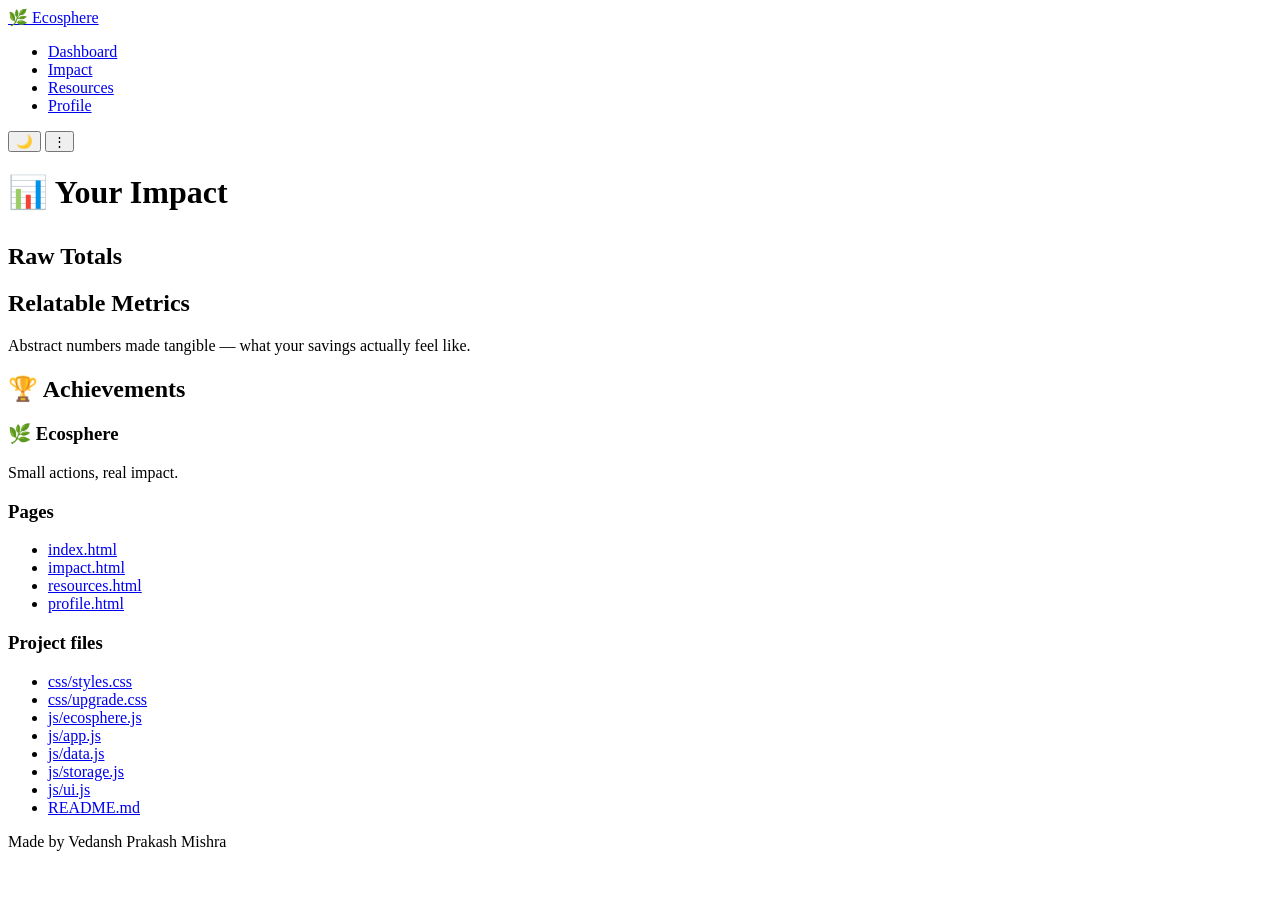
==== impact.html @ cca43e64 "Added core pages" ====
<!DOCTYPE html>
<html lang="en">
<head>
  <meta charset="UTF-8" />
  <meta name="viewport" content="width=device-width, initial-scale=1" />
  <meta name="description" content="Your environmental impact dashboard – relatable metrics and achievements." />
  <title>Impact – Ecosphere</title>
  <link rel="preconnect" href="https://fonts.googleapis.com" />
  <link rel="preconnect" href="https://fonts.gstatic.com" crossorigin />
  <link href="https://fonts.googleapis.com/css2?family=Playfair+Display:wght@500;700&family=Plus+Jakarta+Sans:ital,wght@0,400;0,600;0,700;1,400;1,500&display=swap" rel="stylesheet" />
  <link rel="stylesheet" href="css/styles.css" />
  <link rel="stylesheet" href="css/upgrade.css" />
  <link rel="icon" href="data:image/svg+xml,<svg xmlns='http://www.w3.org/2000/svg' viewBox='0 0 100 100'><text y='.9em' font-size='90'>🌿</text></svg>" />
</head>
<body data-page="impact">
  <nav class="navbar">
    <div class="container nav-inner">
      <a href="index.html" class="logo">
        <span class="logo-icon">🌿</span>
        Ecosphere
      </a>
      <ul class="nav-links">
        <li><a href="index.html">Dashboard</a></li>
        <li><a href="impact.html" class="active">Impact</a></li>
        <li><a href="resources.html">Resources</a></li>
        <li><a href="profile.html">Profile</a></li>
      </ul>
      <div class="nav-actions">
        <button class="theme-toggle" aria-label="Toggle theme">🌙</button>
        <button class="menu-btn" aria-label="More options" aria-haspopup="true" aria-expanded="false">⋮</button>
      </div>
    </div>
  </nav>

  <main class="container section">
    <h1 class="section-title">📊 Your Impact</h1>

    <div class="stats-bar" id="streak-display" style="margin-bottom:2rem">
      <!-- filled by JS -->
    </div>

    <div class="impact-cols">
      <section class="impact-col" aria-labelledby="h-raw"><h2 id="h-raw">Raw Totals</h2><div class="stats-bar" id="raw-totals"></div></section>
      <section class="impact-col" aria-labelledby="h-rel"><h2 id="h-rel">Relatable Metrics</h2>
        <p>Abstract numbers made tangible — what your savings actually feel like.</p>
        <div class="metrics-grid" id="metrics-grid"></div></section>
      <section class="impact-col" aria-labelledby="h-ach"><h2 id="h-ach">🏆 Achievements</h2><div class="badges-grid" id="badges-grid"></div></section>
    </div>
  </main>

  <footer class="footer">
    <div class="container footer-grid">
      <div class="footer-col"><h3>🌿 Ecosphere</h3><p>Small actions, real impact.</p></div>
      <div class="footer-col"><h3>Pages</h3><ul><li><a href="index.html">index.html</a></li><li><a href="impact.html">impact.html</a></li><li><a href="resources.html">resources.html</a></li><li><a href="profile.html">profile.html</a></li></ul></div>
      <div class="footer-col"><h3>Project files</h3><ul><li><a href="css/styles.css">css/styles.css</a></li><li><a href="css/upgrade.css">css/upgrade.css</a></li><li><a href="js/ecosphere.js">js/ecosphere.js</a></li><li><a href="js/app.js">js/app.js</a></li><li><a href="js/data.js">js/data.js</a></li><li><a href="js/storage.js">js/storage.js</a></li><li><a href="js/ui.js">js/ui.js</a></li><li><a href="README.md">README.md</a></li></ul></div>
      
    </div>
    <div class="footer-bottom">Made by Vedansh Prakash Mishra</div>
  </footer>

  <script src="js/ecosphere.js" defer></script>
</body>
</html>
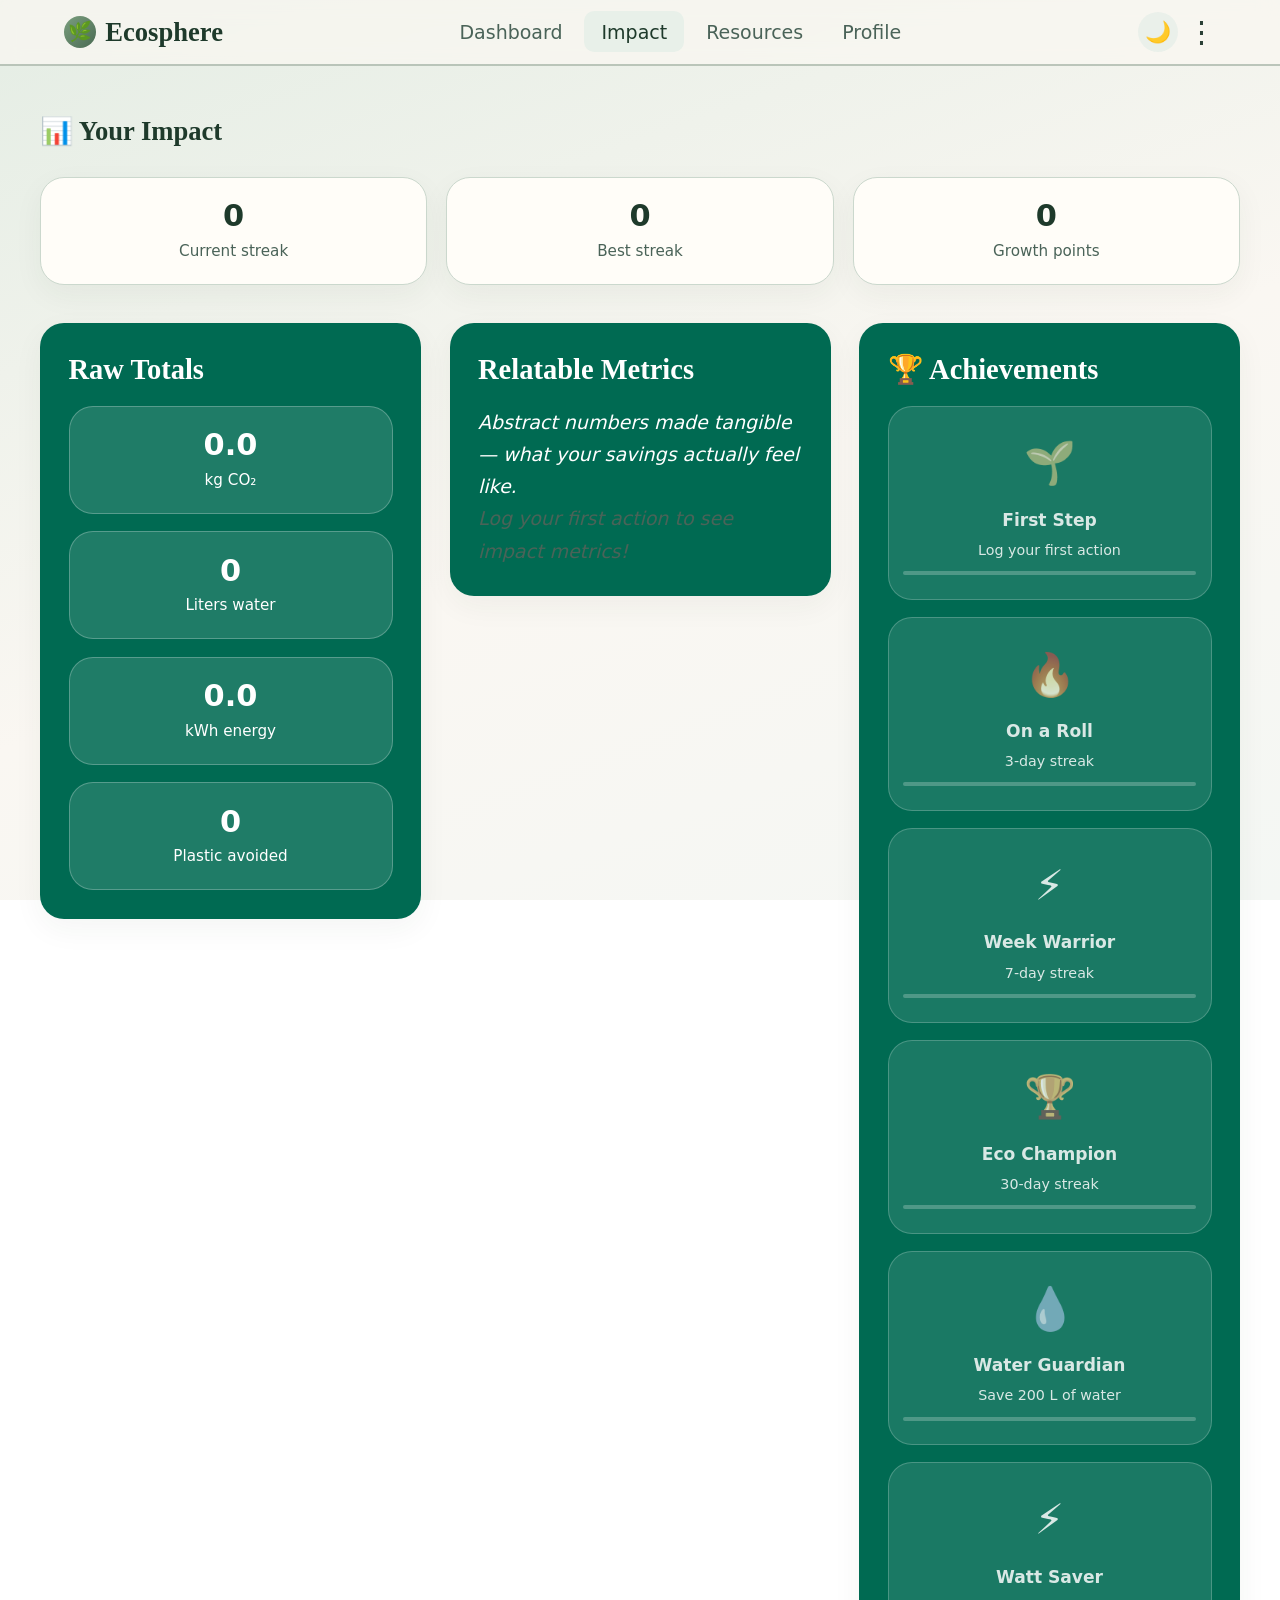
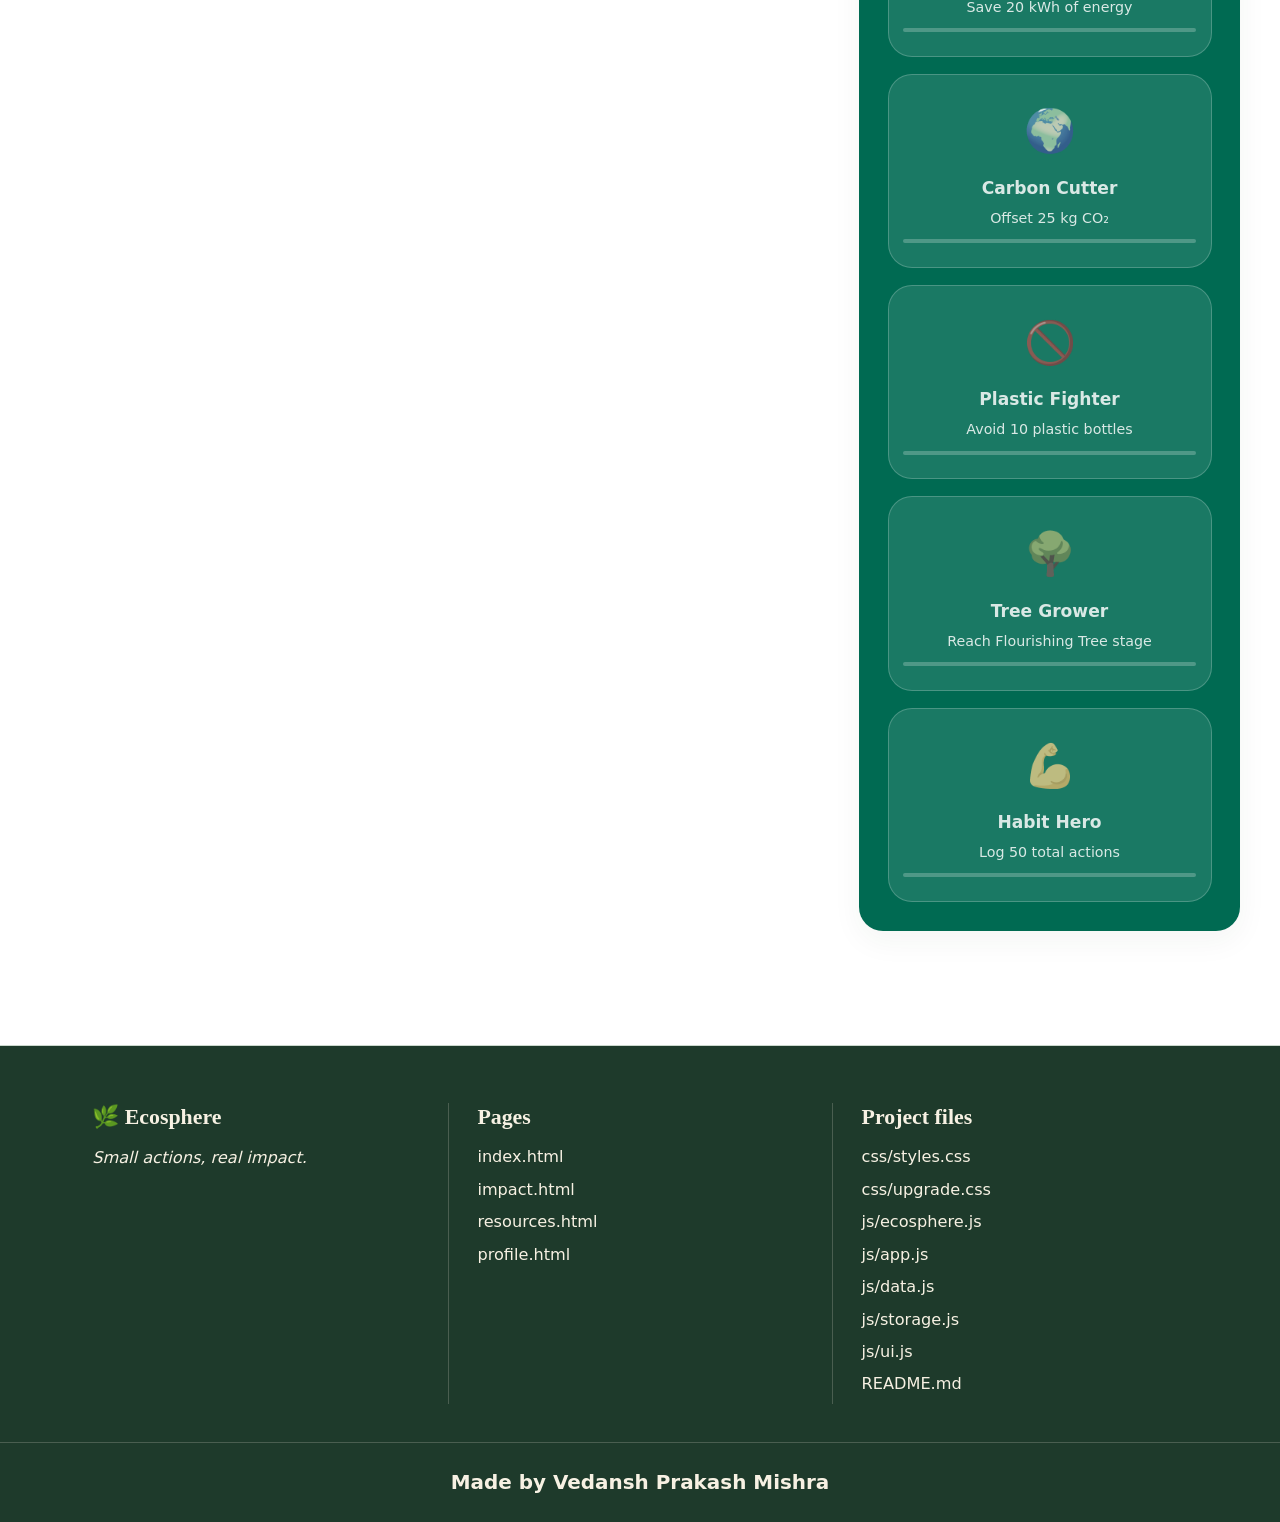
==== commit 2c1dbd66: "Update impact.html" ====
--- a/impact.html
+++ b/impact.html
@@ -59,5 +59,6 @@
   </footer>
 
   <script src="js/ecosphere.js" defer></script>
+  <script type="module" src="js/app.js"></script>
 </body>
 </html>
--- a/css/styles.css
+++ b/css/styles.css
@@ -0,0 +1,947 @@
+/* ===== ECOSPHERE – Design System ===== */
+:root {
+  /* Earthy palette */
+  --sage: #7a9e7e;
+  --sage-dark: #5a7a5e;
+  --sage-light: #a8c5ab;
+  --terracotta: #c4785a;
+  --terracotta-dark: #a35d42;
+  --cream: #f7f3eb;
+  --cream-dark: #ebe4d6;
+  --forest: #2d4a3e;
+  --moss: #4a6b52;
+  --gold: #d4a84b;
+  --gold-soft: #e8c97a;
+  --bark: #5c4033;
+  --sky: #e8f0e9;
+  --white: #ffffff;
+  --text: #2c3e35;
+  --text-muted: #5a6b62;
+  --border: #d4cfc4;
+  --shadow: 0 4px 20px rgba(45, 74, 62, 0.08);
+  --shadow-lg: 0 12px 40px rgba(45, 74, 62, 0.12);
+  --radius: 16px;
+  --radius-sm: 10px;
+  --transition: 0.25s cubic-bezier(0.4, 0, 0.2, 1);
+  --font: 'Segoe UI', system-ui, -apple-system, sans-serif;
+}
+
+[data-theme="dark"] {
+  --cream: #1a2420;
+  --cream-dark: #24302a;
+  --white: #1e2a25;
+  --text: #e8f0e9;
+  --text-muted: #a0b0a5;
+  --border: #3a4a42;
+  --sky: #1e2a25;
+  --shadow: 0 4px 20px rgba(0, 0, 0, 0.3);
+  --shadow-lg: 0 12px 40px rgba(0, 0, 0, 0.4);
+  --forest: #a8c5ab;
+  --moss: #7a9e7e;
+}
+
+*, *::before, *::after { box-sizing: border-box; margin: 0; padding: 0; }
+
+html { scroll-behavior: smooth; }
+
+body {
+  font-family: var(--font);
+  background: var(--cream);
+  color: var(--text);
+  line-height: 1.6;
+  min-height: 100vh;
+  transition: background var(--transition), color var(--transition);
+}
+
+a { color: var(--sage-dark); text-decoration: none; transition: color var(--transition); }
+a:hover { color: var(--terracotta); }
+
+img { max-width: 100%; display: block; }
+
+/* ===== Layout ===== */
+.container {
+  width: 100%;
+  max-width: 1100px;
+  margin: 0 auto;
+  padding: 0 1.25rem;
+}
+
+/* ===== Navigation ===== */
+.navbar {
+  background: var(--white);
+  border-bottom: 1px solid var(--border);
+  position: sticky;
+  top: 0;
+  z-index: 100;
+  box-shadow: var(--shadow);
+}
+
+.nav-inner {
+  display: flex;
+  align-items: center;
+  justify-content: space-between;
+  height: 64px;
+}
+
+.logo {
+  display: flex;
+  align-items: center;
+  gap: 0.5rem;
+  font-weight: 700;
+  font-size: 1.25rem;
+  color: var(--forest);
+}
+
+.logo-icon {
+  width: 32px;
+  height: 32px;
+  background: linear-gradient(135deg, var(--sage), var(--moss));
+  border-radius: 50%;
+  display: grid;
+  place-items: center;
+  color: white;
+  font-size: 1rem;
+}
+
+.nav-links {
+  display: flex;
+  gap: 0.25rem;
+  list-style: none;
+}
+
+.nav-links a {
+  padding: 0.5rem 0.9rem;
+  border-radius: var(--radius-sm);
+  color: var(--text-muted);
+  font-weight: 500;
+  font-size: 0.95rem;
+}
+
+.nav-links a:hover,
+.nav-links a.active {
+  background: var(--sky);
+  color: var(--forest);
+}
+
+.nav-actions {
+  display: flex;
+  align-items: center;
+  gap: 0.75rem;
+}
+
+.theme-toggle {
+  background: var(--cream-dark);
+  border: none;
+  width: 40px;
+  height: 40px;
+  border-radius: 50%;
+  cursor: pointer;
+  display: grid;
+  place-items: center;
+  font-size: 1.1rem;
+  transition: background var(--transition);
+}
+
+.theme-toggle:hover { background: var(--sage-light); }
+
+.menu-btn {
+  display: none;
+  background: none;
+  border: none;
+  font-size: 1.5rem;
+  cursor: pointer;
+  color: var(--text);
+}
+
+/* ===== Buttons ===== */
+.btn {
+  display: inline-flex;
+  align-items: center;
+  justify-content: center;
+  gap: 0.4rem;
+  padding: 0.7rem 1.4rem;
+  border-radius: var(--radius-sm);
+  font-weight: 600;
+  font-size: 0.95rem;
+  border: none;
+  cursor: pointer;
+  transition: all var(--transition);
+  font-family: inherit;
+}
+
+.btn-primary {
+  background: linear-gradient(135deg, var(--sage), var(--moss));
+  color: white;
+  box-shadow: 0 4px 14px rgba(90, 122, 94, 0.35);
+}
+
+.btn-primary:hover {
+  transform: translateY(-2px);
+  box-shadow: 0 6px 20px rgba(90, 122, 94, 0.45);
+}
+
+.btn-primary:active { transform: translateY(0); }
+
+.btn-primary:disabled {
+  opacity: 0.6;
+  cursor: not-allowed;
+  transform: none;
+}
+
+.btn-secondary {
+  background: var(--cream-dark);
+  color: var(--forest);
+}
+
+.btn-secondary:hover { background: var(--sage-light); }
+
+.btn-outline {
+  background: transparent;
+  border: 2px solid var(--sage);
+  color: var(--sage-dark);
+}
+
+.btn-outline:hover {
+  background: var(--sage);
+  color: white;
+}
+
+.btn-sm {
+  padding: 0.45rem 0.9rem;
+  font-size: 0.85rem;
+}
+
+.btn-lg {
+  padding: 0.9rem 1.8rem;
+  font-size: 1.05rem;
+}
+
+/* ===== Cards ===== */
+.card {
+  background: var(--white);
+  border-radius: var(--radius);
+  border: 1px solid var(--border);
+  box-shadow: var(--shadow);
+  padding: 1.5rem;
+  transition: box-shadow var(--transition), transform var(--transition);
+}
+
+.card:hover {
+  box-shadow: var(--shadow-lg);
+}
+
+.card-header {
+  display: flex;
+  align-items: center;
+  justify-content: space-between;
+  margin-bottom: 1rem;
+}
+
+.card-title {
+  font-size: 1.1rem;
+  font-weight: 700;
+  color: var(--forest);
+}
+
+/* ===== Hero / Daily Actions ===== */
+.hero {
+  padding: 2.5rem 0 1.5rem;
+}
+
+.hero-grid {
+  display: grid;
+  grid-template-columns: 1fr 340px;
+  gap: 2rem;
+  align-items: start;
+}
+
+@media (max-width: 900px) {
+  .hero-grid { grid-template-columns: 1fr; }
+}
+
+.greeting {
+  font-size: 1.75rem;
+  font-weight: 700;
+  color: var(--forest);
+  margin-bottom: 0.35rem;
+}
+
+.greeting span { color: var(--sage); }
+
+.subtitle {
+  color: var(--text-muted);
+  margin-bottom: 1.75rem;
+}
+
+.actions-grid {
+  display: grid;
+  gap: 1rem;
+}
+
+.action-card {
+  display: flex;
+  align-items: center;
+  gap: 1rem;
+  padding: 1.15rem 1.25rem;
+  background: var(--white);
+  border: 1px solid var(--border);
+  border-radius: var(--radius);
+  transition: all var(--transition);
+}
+
+.action-card:hover {
+  border-color: var(--sage);
+  box-shadow: var(--shadow);
+}
+
+.action-card.completed {
+  background: linear-gradient(135deg, #e8f5e9, #f1f8e9);
+  border-color: var(--sage);
+}
+
+[data-theme="dark"] .action-card.completed {
+  background: linear-gradient(135deg, #1e3a2a, #24352a);
+}
+
+.action-icon {
+  width: 48px;
+  height: 48px;
+  border-radius: 12px;
+  background: var(--sky);
+  display: grid;
+  place-items: center;
+  font-size: 1.5rem;
+  flex-shrink: 0;
+}
+
+.action-info { flex: 1; min-width: 0; }
+
+.action-title {
+  font-weight: 600;
+  font-size: 1rem;
+  margin-bottom: 0.15rem;
+}
+
+.action-impact {
+  font-size: 0.8rem;
+  color: var(--text-muted);
+}
+
+.action-card .btn { flex-shrink: 0; }
+
+/* ===== Tree Ecosystem ===== */
+.tree-panel {
+  background: linear-gradient(180deg, #e8f5e9 0%, #c8e6c9 40%, #a5d6a7 100%);
+  border-radius: var(--radius);
+  border: 1px solid var(--border);
+  padding: 1.5rem;
+  text-align: center;
+  position: relative;
+  overflow: hidden;
+  min-height: 380px;
+  display: flex;
+  flex-direction: column;
+  align-items: center;
+}
+
+[data-theme="dark"] .tree-panel {
+  background: linear-gradient(180deg, #1a2e22 0%, #1e3a2a 40%, #24352a 100%);
+}
+
+.tree-label {
+  font-size: 0.85rem;
+  font-weight: 600;
+  color: var(--moss);
+  text-transform: uppercase;
+  letter-spacing: 0.05em;
+  margin-bottom: 0.5rem;
+}
+
+.tree-stage-name {
+  font-size: 1.1rem;
+  font-weight: 700;
+  color: var(--forest);
+  margin-bottom: 1rem;
+}
+
+.tree-canvas {
+  width: 220px;
+  height: 260px;
+  position: relative;
+  margin: 0 auto;
+}
+
+/* SVG Tree */
+.tree-svg {
+  width: 100%;
+  height: 100%;
+  transition: filter 0.6s ease;
+}
+
+.tree-svg.resting {
+  filter: sepia(0.4) saturate(0.7) brightness(1.05);
+}
+
+.tree-svg .trunk {
+  fill: #8B6914;
+  transition: fill 0.5s;
+}
+
+.tree-svg.resting .trunk { fill: #a67c3d; }
+
+.tree-svg .foliage {
+  fill: var(--sage);
+  transition: fill 0.6s, transform 0.8s cubic-bezier(0.34, 1.56, 0.64, 1);
+  transform-origin: center bottom;
+}
+
+.tree-svg.stage-0 .foliage { fill: #c5d4a8; transform: scale(0.35); }
+.tree-svg.stage-1 .foliage { fill: #a8c5ab; transform: scale(0.55); }
+.tree-svg.stage-2 .foliage { fill: #7a9e7e; transform: scale(0.75); }
+.tree-svg.stage-3 .foliage { fill: #5a7a5e; transform: scale(0.9); }
+.tree-svg.stage-4 .foliage { fill: #4a6b52; transform: scale(1); }
+
+.tree-svg .bloom {
+  opacity: 0;
+  transition: opacity 0.8s;
+}
+
+.tree-svg.stage-4 .bloom { opacity: 1; }
+
+.tree-progress {
+  width: 100%;
+  margin-top: 1rem;
+}
+
+.progress-bar {
+  height: 8px;
+  background: rgba(255,255,255,0.5);
+  border-radius: 4px;
+  overflow: hidden;
+}
+
+.progress-fill {
+  height: 100%;
+  background: linear-gradient(90deg, var(--sage), var(--moss));
+  border-radius: 4px;
+  transition: width 0.6s ease;
+}
+
+.progress-text {
+  font-size: 0.75rem;
+  color: var(--moss);
+  margin-top: 0.35rem;
+}
+
+/* ===== Stats Bar ===== */
+.stats-bar {
+  display: grid;
+  grid-template-columns: repeat(3, 1fr);
+  gap: 1rem;
+  margin: 1.5rem 0 2rem;
+}
+
+.stat-item {
+  background: var(--white);
+  border: 1px solid var(--border);
+  border-radius: var(--radius);
+  padding: 1.1rem 1.25rem;
+  text-align: center;
+}
+
+.stat-value {
+  font-size: 1.6rem;
+  font-weight: 800;
+  color: var(--forest);
+  line-height: 1.2;
+}
+
+.stat-label {
+  font-size: 0.8rem;
+  color: var(--text-muted);
+  margin-top: 0.2rem;
+}
+
+/* ===== Section Headers ===== */
+.section {
+  padding: 2rem 0;
+}
+
+.section-title {
+  font-size: 1.4rem;
+  font-weight: 700;
+  color: var(--forest);
+  margin-bottom: 1.25rem;
+  display: flex;
+  align-items: center;
+  gap: 0.5rem;
+}
+
+/* ===== Impact Cards ===== */
+.metrics-grid {
+  display: grid;
+  grid-template-columns: repeat(auto-fill, minmax(260px, 1fr));
+  gap: 1.25rem;
+}
+
+.metric-card {
+  background: var(--white);
+  border: 1px solid var(--border);
+  border-radius: var(--radius);
+  padding: 1.35rem;
+  position: relative;
+  overflow: hidden;
+}
+
+.metric-card::before {
+  content: '';
+  position: absolute;
+  top: 0;
+  left: 0;
+  width: 4px;
+  height: 100%;
+  background: var(--sage);
+}
+
+.metric-icon {
+  font-size: 1.75rem;
+  margin-bottom: 0.6rem;
+}
+
+.metric-raw {
+  font-size: 0.8rem;
+  color: var(--text-muted);
+  margin-bottom: 0.25rem;
+}
+
+.metric-value {
+  font-size: 1.35rem;
+  font-weight: 700;
+  color: var(--forest);
+  margin-bottom: 0.4rem;
+}
+
+.metric-message {
+  font-size: 0.9rem;
+  color: var(--text);
+  line-height: 1.45;
+}
+
+/* ===== Badges ===== */
+.badges-grid {
+  display: grid;
+  grid-template-columns: repeat(auto-fill, minmax(140px, 1fr));
+  gap: 1rem;
+}
+
+.badge-item {
+  text-align: center;
+  padding: 1.25rem 0.75rem;
+  background: var(--white);
+  border: 1px solid var(--border);
+  border-radius: var(--radius);
+  transition: all var(--transition);
+}
+
+.badge-item.locked {
+  opacity: 0.5;
+  filter: grayscale(0.6);
+}
+
+.badge-item.unlocked {
+  border-color: var(--gold);
+  box-shadow: 0 0 0 2px rgba(212, 168, 75, 0.2);
+}
+
+.badge-icon {
+  font-size: 2.2rem;
+  margin-bottom: 0.5rem;
+}
+
+.badge-name {
+  font-weight: 600;
+  font-size: 0.9rem;
+  margin-bottom: 0.25rem;
+}
+
+.badge-desc {
+  font-size: 0.75rem;
+  color: var(--text-muted);
+}
+
+.badge-progress {
+  margin-top: 0.5rem;
+  height: 4px;
+  background: var(--cream-dark);
+  border-radius: 2px;
+  overflow: hidden;
+}
+
+.badge-progress-fill {
+  height: 100%;
+  background: var(--gold);
+  transition: width 0.5s;
+}
+
+/* ===== Resources ===== */
+.filter-bar {
+  display: flex;
+  flex-wrap: wrap;
+  gap: 0.5rem;
+  margin-bottom: 1.5rem;
+}
+
+.filter-btn {
+  padding: 0.45rem 1rem;
+  border-radius: 999px;
+  border: 1px solid var(--border);
+  background: var(--white);
+  color: var(--text-muted);
+  font-size: 0.85rem;
+  font-weight: 500;
+  cursor: pointer;
+  transition: all var(--transition);
+  font-family: inherit;
+}
+
+.filter-btn:hover,
+.filter-btn.active {
+  background: var(--sage);
+  color: white;
+  border-color: var(--sage);
+}
+
+.articles-grid {
+  display: grid;
+  grid-template-columns: repeat(auto-fill, minmax(280px, 1fr));
+  gap: 1.25rem;
+}
+
+.article-card {
+  background: var(--white);
+  border: 1px solid var(--border);
+  border-radius: var(--radius);
+  overflow: hidden;
+  transition: all var(--transition);
+  cursor: pointer;
+}
+
+.article-card:hover {
+  transform: translateY(-4px);
+  box-shadow: var(--shadow-lg);
+}
+
+.article-thumb {
+  height: 120px;
+  background: linear-gradient(135deg, var(--sage-light), var(--sage));
+  display: grid;
+  place-items: center;
+  font-size: 2.5rem;
+}
+
+.article-body { padding: 1.15rem; }
+
+.article-cat {
+  font-size: 0.7rem;
+  font-weight: 600;
+  text-transform: uppercase;
+  letter-spacing: 0.04em;
+  color: var(--sage-dark);
+  margin-bottom: 0.35rem;
+}
+
+.article-title {
+  font-weight: 700;
+  font-size: 1rem;
+  margin-bottom: 0.4rem;
+  color: var(--forest);
+}
+
+.article-excerpt {
+  font-size: 0.85rem;
+  color: var(--text-muted);
+  line-height: 1.5;
+}
+
+.article-time {
+  font-size: 0.75rem;
+  color: var(--text-muted);
+  margin-top: 0.6rem;
+}
+
+/* ===== Profile ===== */
+.profile-header {
+  display: flex;
+  align-items: center;
+  gap: 1.5rem;
+  margin-bottom: 2rem;
+  flex-wrap: wrap;
+}
+
+.avatar {
+  width: 80px;
+  height: 80px;
+  border-radius: 50%;
+  background: linear-gradient(135deg, var(--sage), var(--moss));
+  display: grid;
+  place-items: center;
+  font-size: 2rem;
+  color: white;
+  font-weight: 700;
+}
+
+.profile-info h1 {
+  font-size: 1.5rem;
+  color: var(--forest);
+}
+
+.profile-meta {
+  color: var(--text-muted);
+  font-size: 0.9rem;
+}
+
+.level-badge {
+  display: inline-flex;
+  align-items: center;
+  gap: 0.35rem;
+  background: linear-gradient(135deg, var(--gold-soft), var(--gold));
+  color: #5c4033;
+  padding: 0.3rem 0.75rem;
+  border-radius: 999px;
+  font-size: 0.8rem;
+  font-weight: 700;
+  margin-top: 0.4rem;
+}
+
+.settings-grid {
+  display: grid;
+  gap: 1rem;
+  max-width: 480px;
+}
+
+.setting-row {
+  display: flex;
+  align-items: center;
+  justify-content: space-between;
+  padding: 1rem 1.25rem;
+  background: var(--white);
+  border: 1px solid var(--border);
+  border-radius: var(--radius-sm);
+}
+
+.setting-label {
+  font-weight: 500;
+}
+
+/* Toggle switch */
+.toggle {
+  position: relative;
+  width: 48px;
+  height: 26px;
+}
+
+.toggle input { opacity: 0; width: 0; height: 0; }
+
+.toggle-slider {
+  position: absolute;
+  inset: 0;
+  background: var(--border);
+  border-radius: 999px;
+  cursor: pointer;
+  transition: background var(--transition);
+}
+
+.toggle-slider::before {
+  content: '';
+  position: absolute;
+  width: 20px;
+  height: 20px;
+  left: 3px;
+  top: 3px;
+  background: white;
+  border-radius: 50%;
+  transition: transform var(--transition);
+}
+
+.toggle input:checked + .toggle-slider {
+  background: var(--sage);
+}
+
+.toggle input:checked + .toggle-slider::before {
+  transform: translateX(22px);
+}
+
+/* Share card */
+.share-card {
+  background: linear-gradient(135deg, var(--sage), var(--moss));
+  color: white;
+  border-radius: var(--radius);
+  padding: 1.75rem;
+  text-align: center;
+  margin-top: 1.5rem;
+}
+
+.share-card h3 { margin-bottom: 0.5rem; }
+
+.share-stats {
+  display: flex;
+  justify-content: center;
+  gap: 2rem;
+  margin: 1rem 0;
+}
+
+.share-stat-value {
+  font-size: 1.5rem;
+  font-weight: 800;
+}
+
+.share-stat-label {
+  font-size: 0.75rem;
+  opacity: 0.85;
+}
+
+/* ===== Toast ===== */
+.toast-container {
+  position: fixed;
+  bottom: 1.5rem;
+  right: 1.5rem;
+  z-index: 999;
+  display: flex;
+  flex-direction: column;
+  gap: 0.5rem;
+}
+
+.toast {
+  background: var(--forest);
+  color: white;
+  padding: 0.85rem 1.25rem;
+  border-radius: var(--radius-sm);
+  box-shadow: var(--shadow-lg);
+  font-size: 0.9rem;
+  font-weight: 500;
+  animation: slideIn 0.35s ease;
+  max-width: 320px;
+}
+
+.toast.success { background: var(--moss); }
+.toast.info { background: var(--terracotta); }
+
+@keyframes slideIn {
+  from { transform: translateX(100%); opacity: 0; }
+  to { transform: translateX(0); opacity: 1; }
+}
+
+/* ===== Modal ===== */
+.modal-overlay {
+  position: fixed;
+  inset: 0;
+  background: rgba(0,0,0,0.45);
+  display: flex;
+  align-items: center;
+  justify-content: center;
+  z-index: 200;
+  opacity: 0;
+  pointer-events: none;
+  transition: opacity 0.25s;
+}
+
+.modal-overlay.open {
+  opacity: 1;
+  pointer-events: auto;
+}
+
+.modal {
+  background: var(--white);
+  border-radius: var(--radius);
+  padding: 2rem;
+  max-width: 440px;
+  width: 90%;
+  max-height: 80vh;
+  overflow-y: auto;
+  transform: scale(0.95);
+  transition: transform 0.25s;
+}
+
+.modal-overlay.open .modal { transform: scale(1); }
+
+.modal h2 {
+  color: var(--forest);
+  margin-bottom: 0.75rem;
+}
+
+.modal p {
+  color: var(--text-muted);
+  margin-bottom: 1.25rem;
+  font-size: 0.95rem;
+}
+
+.modal-actions {
+  display: flex;
+  gap: 0.75rem;
+  justify-content: flex-end;
+}
+
+/* ===== Footer ===== */
+.footer {
+  margin-top: 3rem;
+  padding: 2rem 0;
+  border-top: 1px solid var(--border);
+  text-align: center;
+  color: var(--text-muted);
+  font-size: 0.85rem;
+}
+
+/* ===== Empty / Guest ===== */
+.guest-banner {
+  background: linear-gradient(135deg, var(--sage-light), var(--gold-soft));
+  border-radius: var(--radius);
+  padding: 1rem 1.25rem;
+  margin-bottom: 1.5rem;
+  display: flex;
+  align-items: center;
+  justify-content: space-between;
+  gap: 1rem;
+  flex-wrap: wrap;
+}
+
+.guest-banner p {
+  font-weight: 500;
+  color: var(--forest);
+  font-size: 0.95rem;
+}
+
+/* ===== Responsive ===== */
+@media (max-width: 700px) {
+  .nav-links { display: none; }
+  .nav-links.open {
+    display: flex;
+    flex-direction: column;
+    position: absolute;
+    top: 64px;
+    left: 0;
+    right: 0;
+    background: var(--white);
+    border-bottom: 1px solid var(--border);
+    padding: 1rem;
+    box-shadow: var(--shadow);
+  }
+  .menu-btn { display: block; }
+  .stats-bar { grid-template-columns: 1fr; }
+  .hero { padding-top: 1.5rem; }
+}
+
+/* ===== Confetti particles (simple) ===== */
+.confetti {
+  position: fixed;
+  width: 8px;
+  height: 8px;
+  border-radius: 2px;
+  pointer-events: none;
+  z-index: 1000;
+  animation: confettiFall 1.2s ease-out forwards;
+}
+
+@keyframes confettiFall {
+  0% { transform: translateY(0) rotate(0); opacity: 1; }
+  100% { transform: translateY(100vh) rotate(720deg); opacity: 0; }
+}
--- a/css/upgrade.css
+++ b/css/upgrade.css
@@ -0,0 +1,113 @@
+/* ===== ECOSPHERE – Upgrade layer (loads after styles.css) ===== */
+:root {
+  --font: 'Plus Jakarta Sans', system-ui, sans-serif;
+  --serif: 'Playfair Display', 'Lora', Georgia, serif;
+  --cream: #F4F7F4; --cream-dark: #EAF0EA; --forest: #1E3A2B; --moss: #4A6B53;
+  --terracotta: #C86D51; --terracotta-dark: #A9553B;
+  --text: #2B4036; --text-muted: #4A6358; --border: #CBD8CD; --white: #FFFDF8;
+  --radius: 24px; --shadow: 0 10px 30px rgba(30, 58, 43, 0.05);
+  --nav-bg: rgba(250, 247, 242, 0.72);
+  --grad: linear-gradient(160deg, #E4EDE4 0%, #FAF7F2 55%, #F4F7F4 100%);
+}
+[data-theme="dark"] {
+  --cream: #16201B; --cream-dark: #202D26; --forest: #A8C5AB; --moss: #7A9E7E;
+  --text: #E4EEE6; --text-muted: #A9BCAF; --border: #34453C; --white: #1D2A24;
+  --nav-bg: rgba(22, 32, 27, 0.72); --shadow: 0 10px 30px rgba(0, 0, 0, 0.35);
+  --grad: linear-gradient(160deg, #16201B, #1B2822 60%, #16201B);
+}
+
+/* Typography: larger base, italic paragraphs */
+html { font-size: 112.5%; scroll-behavior: smooth; }
+@media (min-width: 1000px) { html { font-size: 118.75%; } }
+body { font-family: var(--font); background: var(--grad) fixed; -webkit-font-smoothing: antialiased; text-rendering: optimizeLegibility; }
+h1, h2, h3, h4, h5, h6, .greeting, .section-title { font-family: var(--serif); color: var(--forest); line-height: 1.3; margin-bottom: 0.6em; }
+.logo { font-family: var(--serif); font-size: 1.4rem; }
+p { font-style: italic; line-height: 1.7; }
+.btn, .btn-sm, .filter-btn, .nav-links a { font-size: 1rem; }
+.btn-sm { font-size: 0.95rem; }
+
+/* Header */
+.navbar { background: var(--nav-bg); -webkit-backdrop-filter: blur(10px); backdrop-filter: blur(10px); border-bottom: 2px solid rgba(74, 107, 83, 0.35); box-shadow: none; }
+.nav-actions { position: relative; display: flex; align-items: center; gap: 0.5rem; }
+.menu-btn { display: inline-flex !important; align-items: center; justify-content: center; font-size: 1.5rem; }
+
+/* Layout */
+.container { max-width: 1200px; }
+main.container { padding-top: 2.5rem; padding-bottom: 3rem; }
+hr { border: 0; height: 2px; margin: 2rem 0; background: linear-gradient(90deg, transparent, var(--moss), transparent); opacity: 0.5; }
+aside { background: rgba(122, 158, 126, 0.15); border-left: 6px solid var(--terracotta); padding: 1rem 1.5rem; border-radius: 0 24px 24px 0; margin-bottom: 1.5rem; }
+aside p { margin: 0; }
+main ul:not([class]) { list-style: none; }
+main ul:not([class]) li::before { content: '🍃'; margin-right: 0.5rem; }
+
+/* Cards, media, buttons, links, forms */
+.action-card, .metric-card, .badge-item, .article-card, .setting-row, .stat-item, .share-card, .modal { border-radius: 24px; box-shadow: var(--shadow); }
+img { border-radius: 16px; transition: all 0.4s ease; } img:hover { transform: scale(1.02); }
+.btn, button.btn { border-radius: 50px; transition: transform 0.25s, box-shadow 0.25s; }
+.btn:hover:not(:disabled) { transform: translateY(-2px); box-shadow: 0 10px 22px rgba(30, 58, 43, 0.18); }
+.btn-primary { background: var(--terracotta); color: #fff; border-color: var(--terracotta); }
+.btn-primary:hover:not(:disabled) { background: var(--terracotta-dark); color: #fff; }
+.btn-danger { background: #A9553B; color: #fff; }
+.nav-links a, .footer a, main a:not(.btn) { background: linear-gradient(currentColor, currentColor) center bottom / 0 2px no-repeat; transition: background-size 0.3s ease, color 0.25s; }
+.nav-links a:hover, .nav-links a.active, .footer a:hover, main a:not(.btn):hover { background-size: 100% 2px; }
+input, textarea, select { background: #FBF8F1; color: #2B4036; border: 1px solid var(--border); border-radius: 14px; font: inherit; padding: 0.6rem 0.9rem; }
+[data-theme="dark"] input, [data-theme="dark"] textarea, [data-theme="dark"] select { background: var(--cream-dark); color: var(--text); }
+input:focus-visible, textarea:focus-visible, select:focus-visible, button:focus-visible, a:focus-visible, .article-card:focus-visible { outline: 3px solid var(--terracotta); outline-offset: 2px; }
+
+/* Overlays & menus */
+.modal-overlay { position: fixed; inset: 0; display: none; align-items: center; justify-content: center; padding: 1rem; z-index: 300; background: rgba(18, 40, 28, 0.45); -webkit-backdrop-filter: blur(8px); backdrop-filter: blur(8px); }
+.modal-overlay.open { display: flex; }
+.modal { width: 100%; max-width: 520px; background: var(--white); color: var(--text); padding: 1.75rem; animation: rise 0.3s ease; }
+@keyframes rise { from { opacity: 0; transform: translateY(24px); } }
+.more-menu { position: absolute; right: 0; top: calc(100% + 12px); min-width: 250px; background: var(--white); border: 1px solid var(--border); border-radius: 20px; box-shadow: 0 18px 40px rgba(30, 58, 43, 0.2); padding: 0.5rem; opacity: 0; visibility: hidden; transform: translateY(-6px); transition: opacity 0.2s, transform 0.2s, visibility 0.2s; z-index: 200; }
+.more-menu.open { opacity: 1; visibility: visible; transform: none; }
+.more-menu a, .more-menu button { display: block; width: 100%; text-align: left; padding: 0.65rem 0.9rem; border: 0; background: none; border-radius: 12px; color: var(--text); font: inherit; cursor: pointer; }
+.more-menu a:hover, .more-menu button:hover { background: rgba(122, 158, 126, 0.2); }
+.more-menu hr { margin: 0.4rem 0; }
+@media (prefers-reduced-motion: reduce) { * { animation: none !important; transition: none !important; scroll-behavior: auto !important; } }
+
+/* index.html – Ecosystem table (navy) */
+.tree-panel.eco-table-wrap { background: #000080; color: #fff; border-radius: 24px; padding: 1.25rem 1.5rem; }
+.eco-table { width: 100%; border-collapse: collapse; }
+.eco-table caption { font-family: var(--serif); font-size: 1.5rem; font-weight: 700; color: #fff; text-align: left; padding-bottom: 0.75rem; }
+.eco-table th, .eco-table td { padding: 0.7rem 0.6rem; text-align: left; vertical-align: middle; border-top: 1px solid rgba(255, 255, 255, 0.25); color: #fff; }
+.eco-table th { width: 36%; font-weight: 600; color: #C9D6FF; }
+.eco-table .tree-canvas { background: #E8F0E9; border-radius: 16px; height: 190px; }
+.eco-table .progress-bar { background: rgba(255, 255, 255, 0.25); }
+
+/* impact.html – three emerald columns */
+.impact-cols { display: grid; grid-template-columns: repeat(3, 1fr); gap: 1.5rem; align-items: start; }
+@media (max-width: 1000px) { .impact-cols { grid-template-columns: 1fr; } }
+.impact-col { background: #006A52; color: #fff; border-radius: 24px; padding: 1.5rem; box-shadow: var(--shadow); }
+.impact-col h2, .impact-col p { color: #fff; }
+.impact-col .stats-bar, .impact-col .metrics-grid, .impact-col .badges-grid { display: grid; grid-template-columns: 1fr; gap: 0.9rem; background: none; box-shadow: none; padding: 0; margin: 0 !important; }
+.impact-col .stat-item, .impact-col .metric-card, .impact-col .badge-item { background: rgba(255, 255, 255, 0.12); border: 1px solid rgba(255, 255, 255, 0.25); box-shadow: none; color: #fff; }
+.impact-col :is(.stat-value, .stat-label, .metric-raw, .metric-value, .metric-message, .badge-name, .badge-desc) { color: #fff; }
+.impact-col .badge-item.locked { opacity: 0.85; }
+.impact-col .badge-progress { background: rgba(255, 255, 255, 0.28); }
+.impact-col .badge-progress-fill { background: #FFD98A; }
+
+/* profile.html – tabs + forest-moss table */
+.tabs { display: flex; flex-wrap: wrap; gap: 0.5rem; margin: 1.5rem 0; }
+.tab-btn { border-radius: 50px; padding: 0.6rem 1.3rem; border: 1px solid var(--moss); background: transparent; color: var(--forest); font: inherit; font-weight: 600; cursor: pointer; transition: background 0.25s, color 0.25s; }
+.tab-btn[aria-selected="true"] { background: var(--forest); color: var(--cream); }
+[role="tabpanel"][hidden] { display: none; }
+.profile-table-wrap { background: #2E6F40; color: #fff; border-radius: 24px; padding: 1.25rem 1.5rem; overflow-x: auto; margin-bottom: 1.5rem; box-shadow: var(--shadow); }
+.profile-table { width: 100%; border-collapse: collapse; }
+.profile-table caption { font-family: var(--serif); font-size: 1.4rem; font-weight: 700; text-align: left; padding-bottom: 0.6rem; color: #fff; }
+.profile-table th, .profile-table td { padding: 0.7rem 0.6rem; text-align: left; border-top: 1px solid rgba(255, 255, 255, 0.28); color: #fff; }
+.profile-table th { width: 40%; font-weight: 600; color: #D6F0DC; }
+
+/* Footer */
+.footer { background: #1E3A2B; color: #F7F1E3; padding: 3rem 0 0; margin-top: 3rem; text-align: left; }
+.footer-grid { display: grid; grid-template-columns: repeat(auto-fit, minmax(220px, 1fr)); gap: 1.5rem 0; }
+.footer-col { padding: 0 1.5rem; }
+.footer-col + .footer-col { border-left: 1px solid rgba(247, 241, 227, 0.2); }
+.footer h3 { color: #F7F1E3; font-size: 1.15rem; }
+.footer p, .footer a { color: #F7F1E3; }
+.footer ul { list-style: none; } .footer li { margin: 0.35rem 0; }
+.footer-bottom { border-top: 1px solid rgba(247, 241, 227, 0.2); margin-top: 2rem; padding: 1.25rem; text-align: center; font-weight: 700; font-size: 1.05rem; }
+@media (max-width: 700px) { .footer-col + .footer-col { border-left: 0; border-top: 1px solid rgba(247, 241, 227, 0.2); padding-top: 1rem; } }
+@media (min-width: 900px) {
+  .actions-grid { max-height: 75vh; overflow-y: auto; padding-right: 0.5rem; }
+}
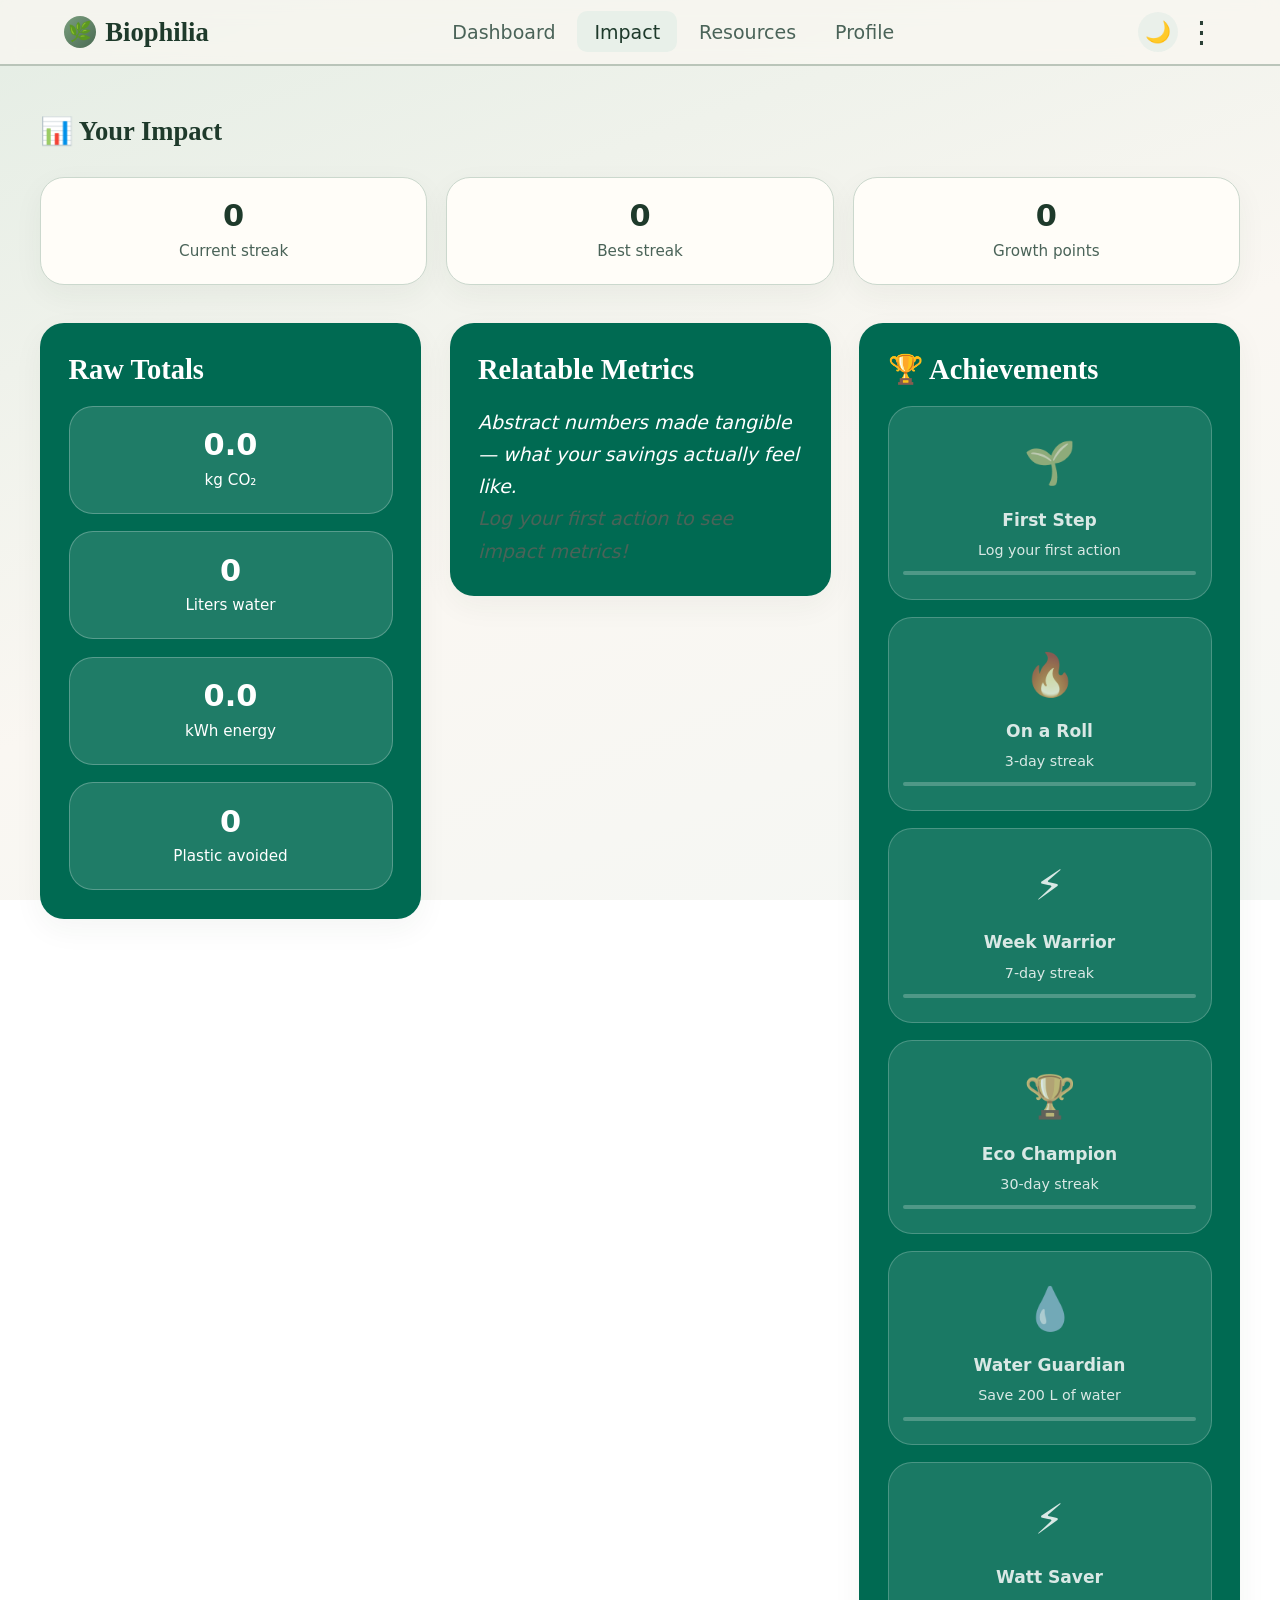
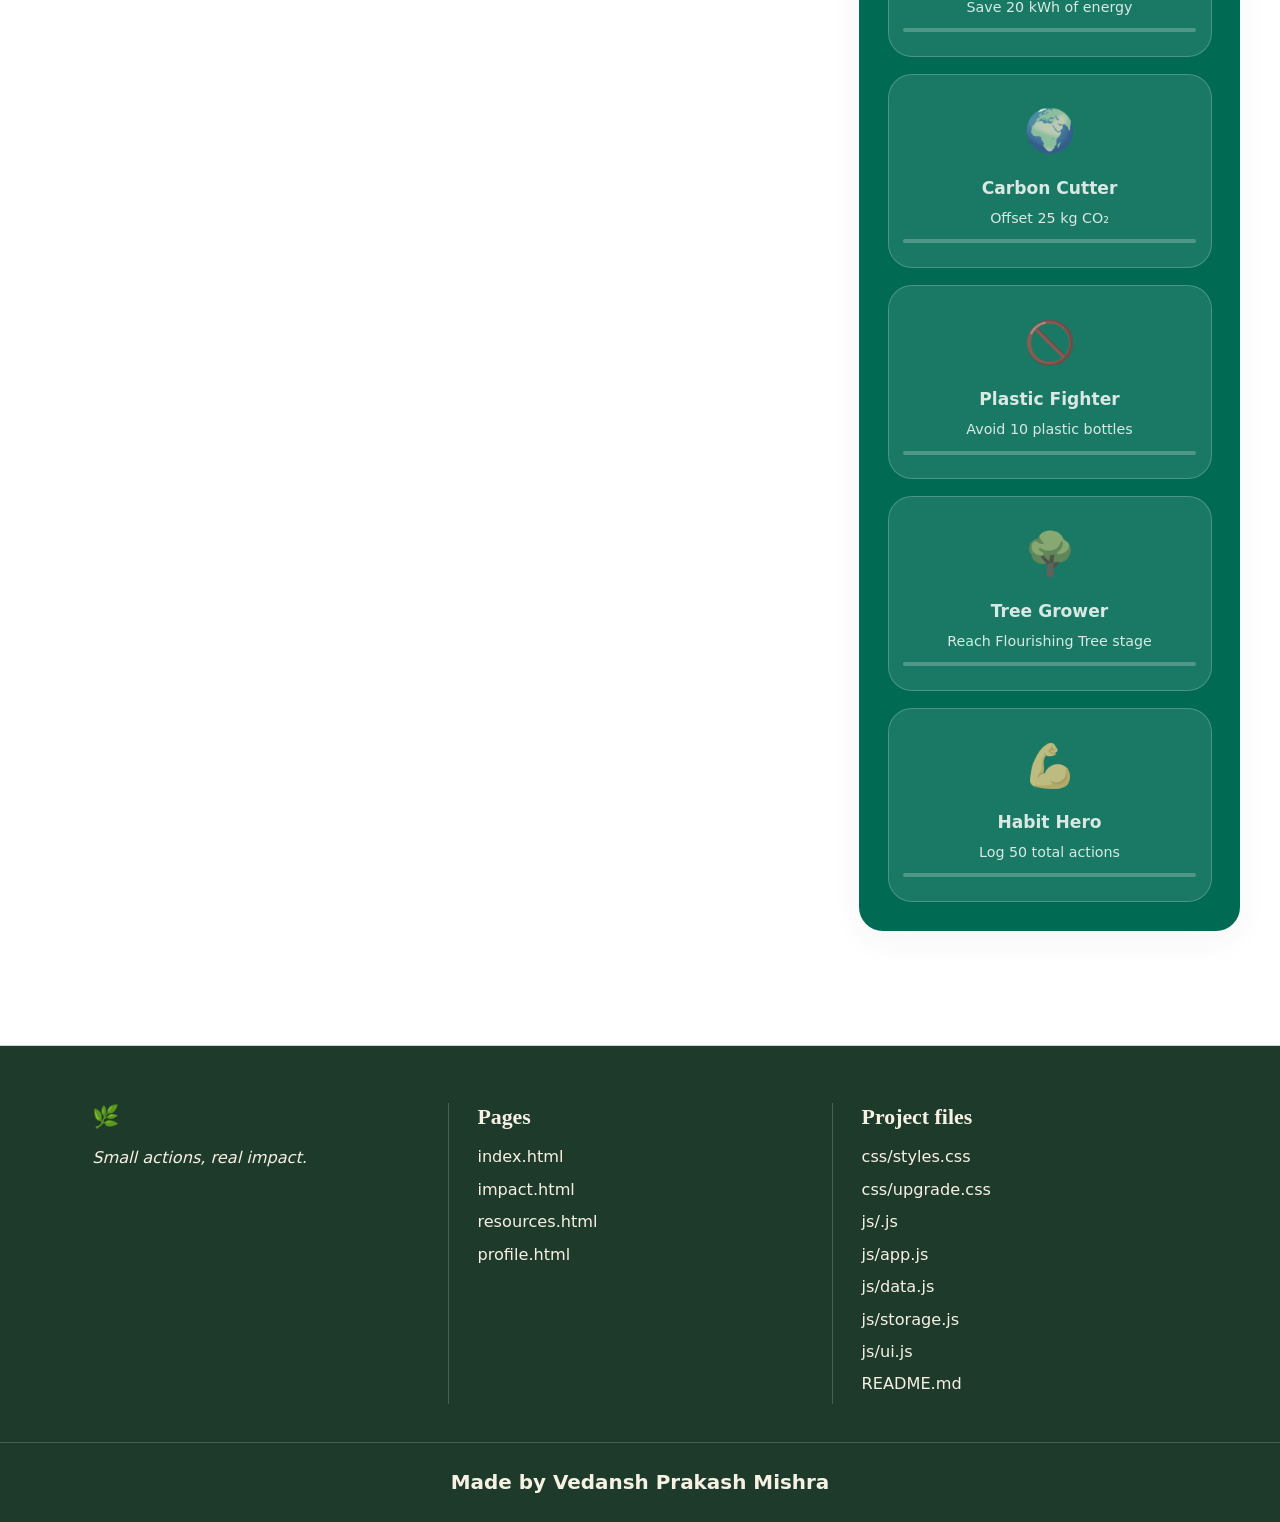
==== commit 4eba3151: "fixed minor bugs" ====
--- a/impact.html
+++ b/impact.html
@@ -4,7 +4,7 @@
   <meta charset="UTF-8" />
   <meta name="viewport" content="width=device-width, initial-scale=1" />
   <meta name="description" content="Your environmental impact dashboard – relatable metrics and achievements." />
-  <title>Impact – Ecosphere</title>
+  <title>Impact – Biophilia</title>
   <link rel="preconnect" href="https://fonts.googleapis.com" />
   <link rel="preconnect" href="https://fonts.gstatic.com" crossorigin />
   <link href="https://fonts.googleapis.com/css2?family=Playfair+Display:wght@500;700&family=Plus+Jakarta+Sans:ital,wght@0,400;0,600;0,700;1,400;1,500&display=swap" rel="stylesheet" />
@@ -17,7 +17,7 @@
     <div class="container nav-inner">
       <a href="index.html" class="logo">
         <span class="logo-icon">🌿</span>
-        Ecosphere
+        Biophilia
       </a>
       <ul class="nav-links">
         <li><a href="index.html">Dashboard</a></li>
@@ -50,15 +50,14 @@
 
   <footer class="footer">
     <div class="container footer-grid">
-      <div class="footer-col"><h3>🌿 Ecosphere</h3><p>Small actions, real impact.</p></div>
+      <div class="footer-col"><h3>🌿 </h3><p>Small actions, real impact.</p></div>
       <div class="footer-col"><h3>Pages</h3><ul><li><a href="index.html">index.html</a></li><li><a href="impact.html">impact.html</a></li><li><a href="resources.html">resources.html</a></li><li><a href="profile.html">profile.html</a></li></ul></div>
-      <div class="footer-col"><h3>Project files</h3><ul><li><a href="css/styles.css">css/styles.css</a></li><li><a href="css/upgrade.css">css/upgrade.css</a></li><li><a href="js/ecosphere.js">js/ecosphere.js</a></li><li><a href="js/app.js">js/app.js</a></li><li><a href="js/data.js">js/data.js</a></li><li><a href="js/storage.js">js/storage.js</a></li><li><a href="js/ui.js">js/ui.js</a></li><li><a href="README.md">README.md</a></li></ul></div>
+      <div class="footer-col"><h3>Project files</h3><ul><li><a href="css/styles.css">css/styles.css</a></li><li><a href="css/upgrade.css">css/upgrade.css</a></li><li><a href="js/.js">js/.js</a></li><li><a href="js/app.js">js/app.js</a></li><li><a href="js/data.js">js/data.js</a></li><li><a href="js/storage.js">js/storage.js</a></li><li><a href="js/ui.js">js/ui.js</a></li><li><a href="README.md">README.md</a></li></ul></div>
       
     </div>
     <div class="footer-bottom">Made by Vedansh Prakash Mishra</div>
   </footer>
 
-  <script src="js/ecosphere.js" defer></script>
   <script type="module" src="js/app.js"></script>
 </body>
 </html>
--- a/css/styles.css
+++ b/css/styles.css
@@ -1,4 +1,4 @@
-/* ===== ECOSPHERE – Design System ===== */
+/* ===== BIOPHILIA – Design System ===== */
 :root {
   /* Earthy palette */
   --sage: #7a9e7e;
--- a/css/upgrade.css
+++ b/css/upgrade.css
@@ -1,4 +1,4 @@
-/* ===== ECOSPHERE – Upgrade layer (loads after styles.css) ===== */
+/* ===== BIOPHILIA – Upgrade layer (loads after styles.css) ===== */
 :root {
   --font: 'Plus Jakarta Sans', system-ui, sans-serif;
   --serif: 'Playfair Display', 'Lora', Georgia, serif;
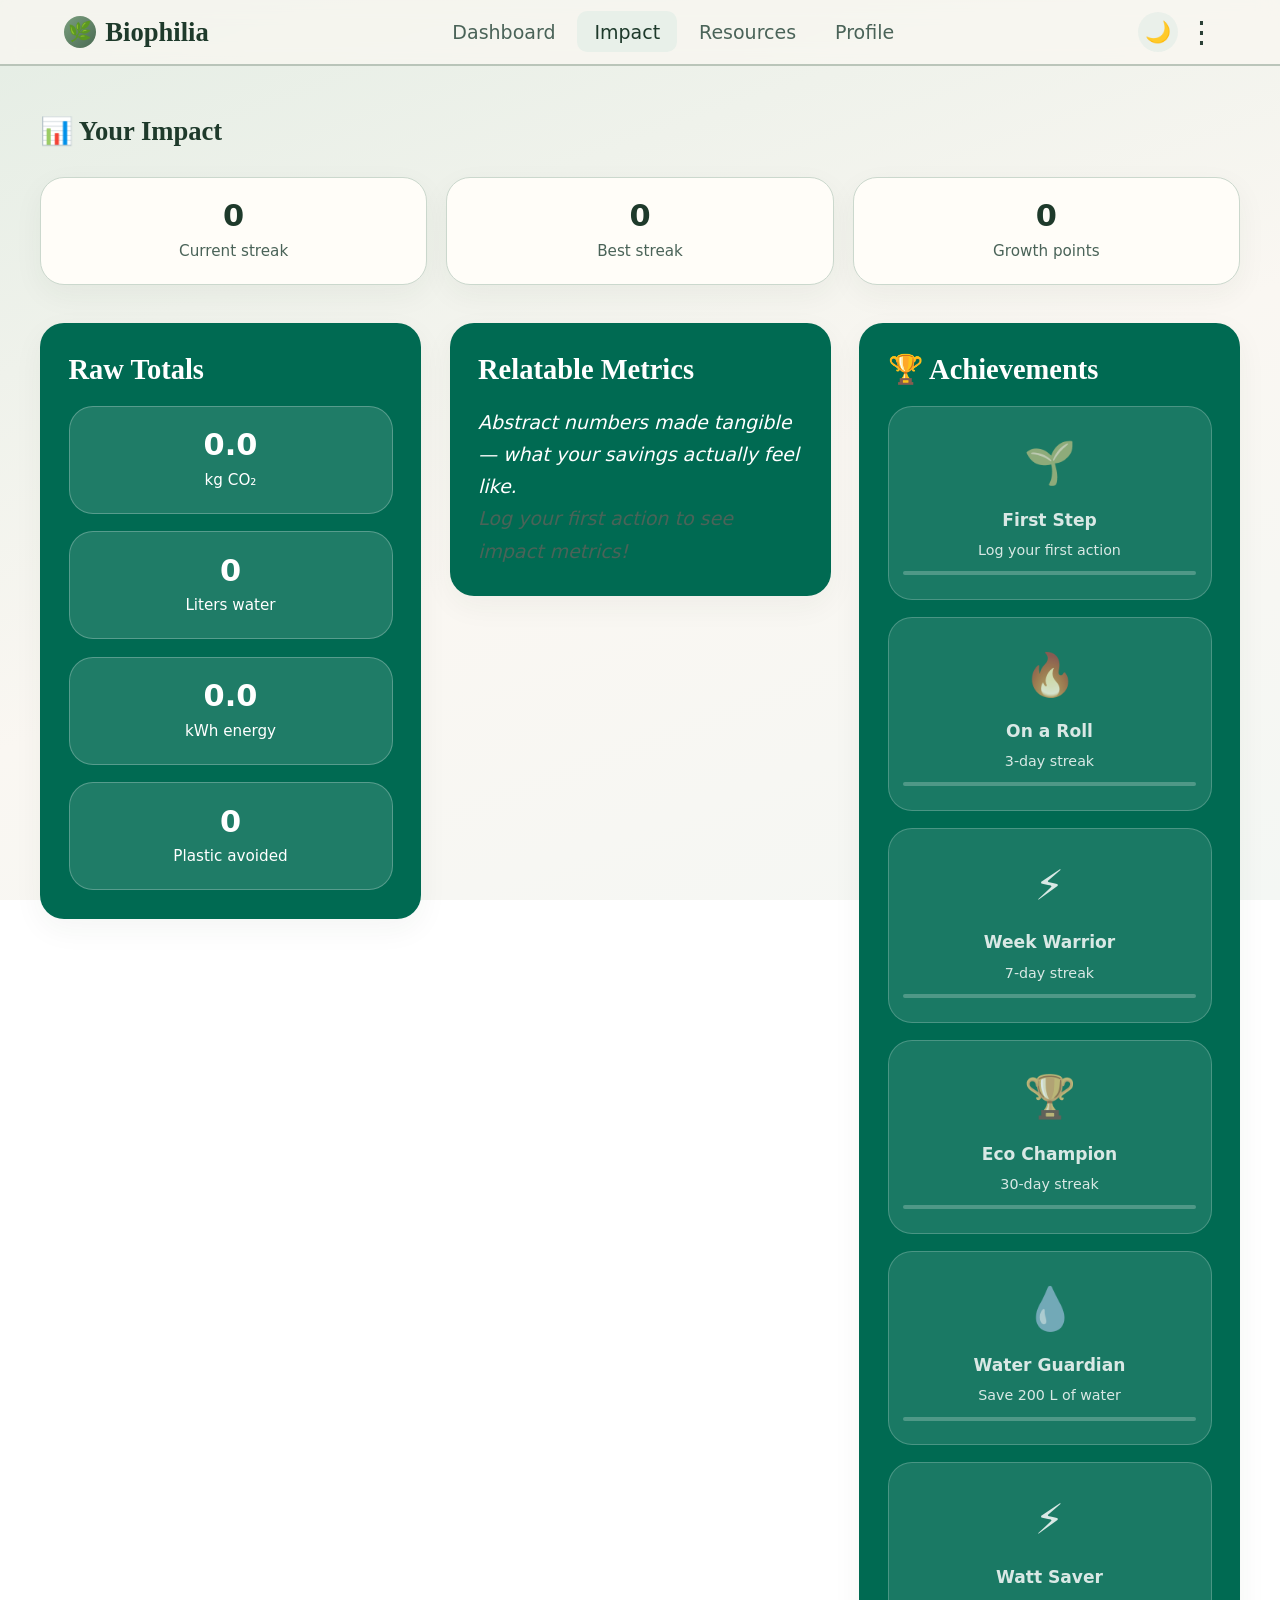
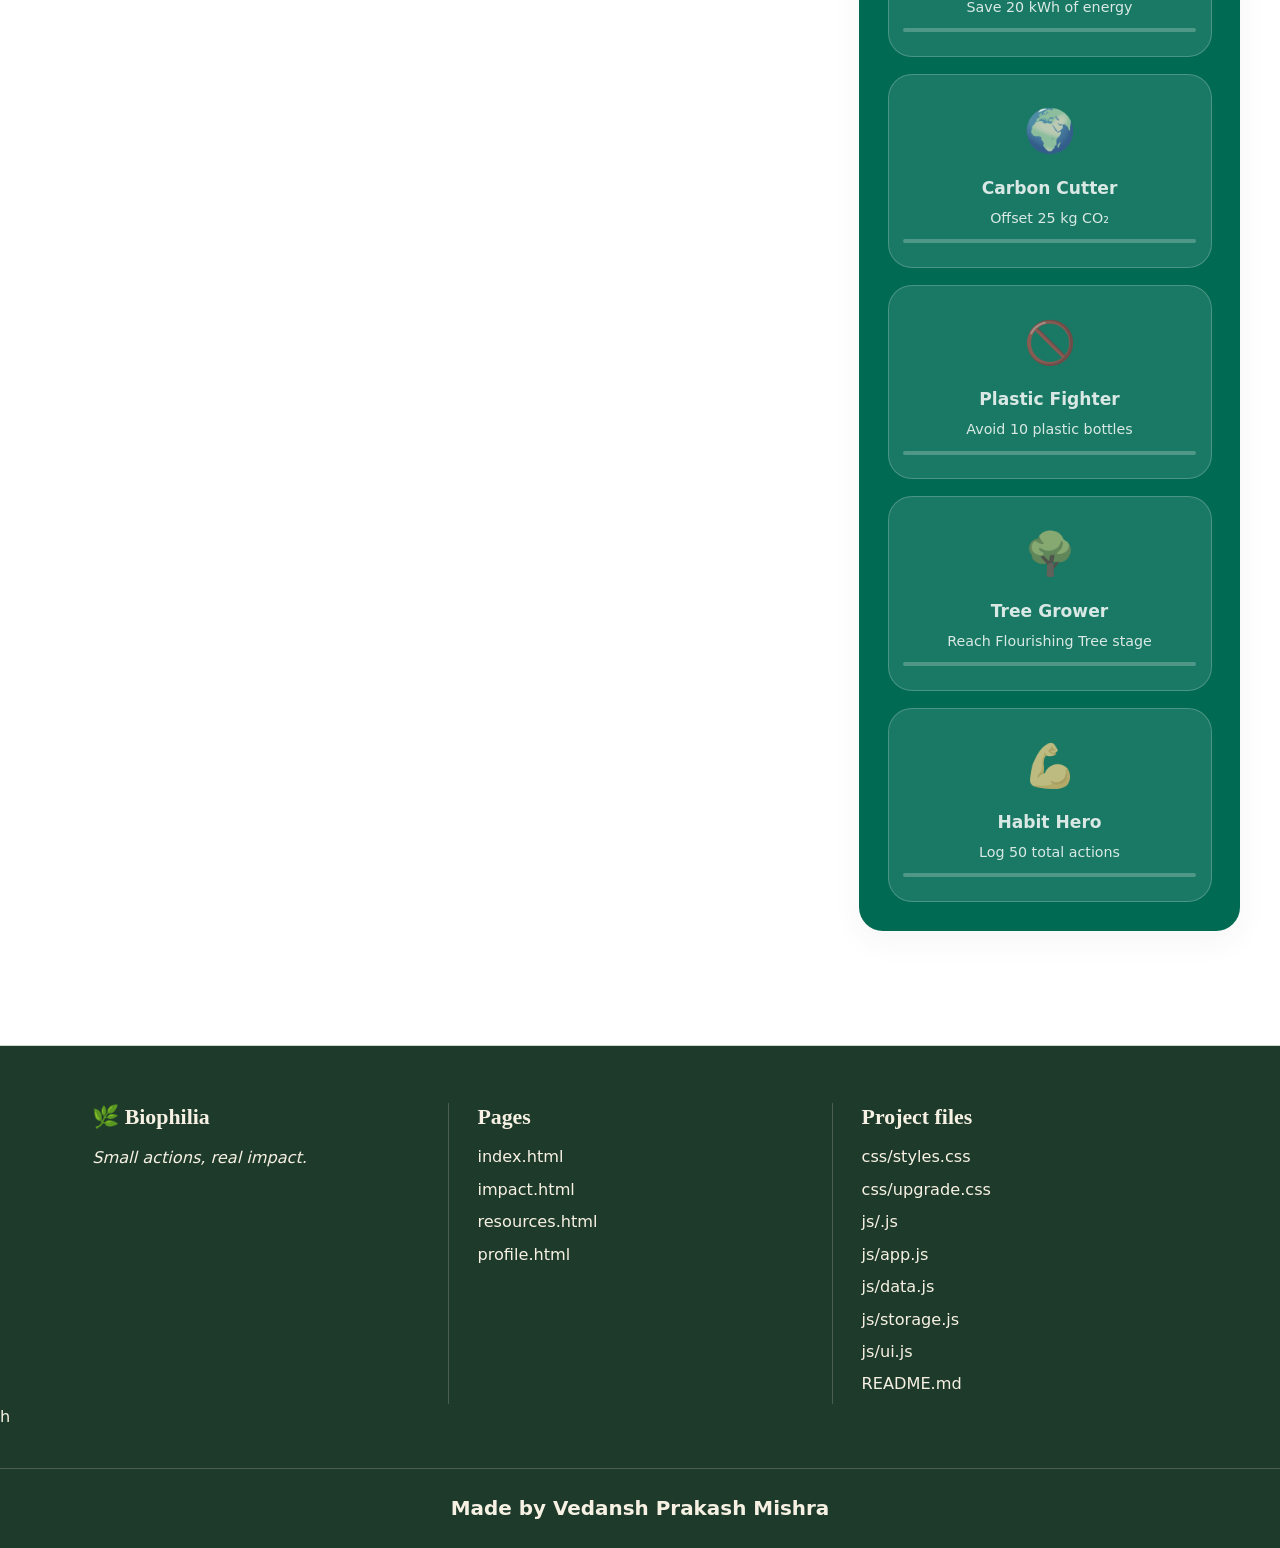
==== commit 4503d508: "Fixed minor bugs" ====
--- a/impact.html
+++ b/impact.html
@@ -50,11 +50,11 @@
 
   <footer class="footer">
     <div class="container footer-grid">
-      <div class="footer-col"><h3>🌿 </h3><p>Small actions, real impact.</p></div>
+      <div class="footer-col"><h3>🌿 Biophilia</h3><p>Small actions, real impact.</p></div>
       <div class="footer-col"><h3>Pages</h3><ul><li><a href="index.html">index.html</a></li><li><a href="impact.html">impact.html</a></li><li><a href="resources.html">resources.html</a></li><li><a href="profile.html">profile.html</a></li></ul></div>
       <div class="footer-col"><h3>Project files</h3><ul><li><a href="css/styles.css">css/styles.css</a></li><li><a href="css/upgrade.css">css/upgrade.css</a></li><li><a href="js/.js">js/.js</a></li><li><a href="js/app.js">js/app.js</a></li><li><a href="js/data.js">js/data.js</a></li><li><a href="js/storage.js">js/storage.js</a></li><li><a href="js/ui.js">js/ui.js</a></li><li><a href="README.md">README.md</a></li></ul></div>
       
-    </div>
+    </div>h
     <div class="footer-bottom">Made by Vedansh Prakash Mishra</div>
   </footer>
 
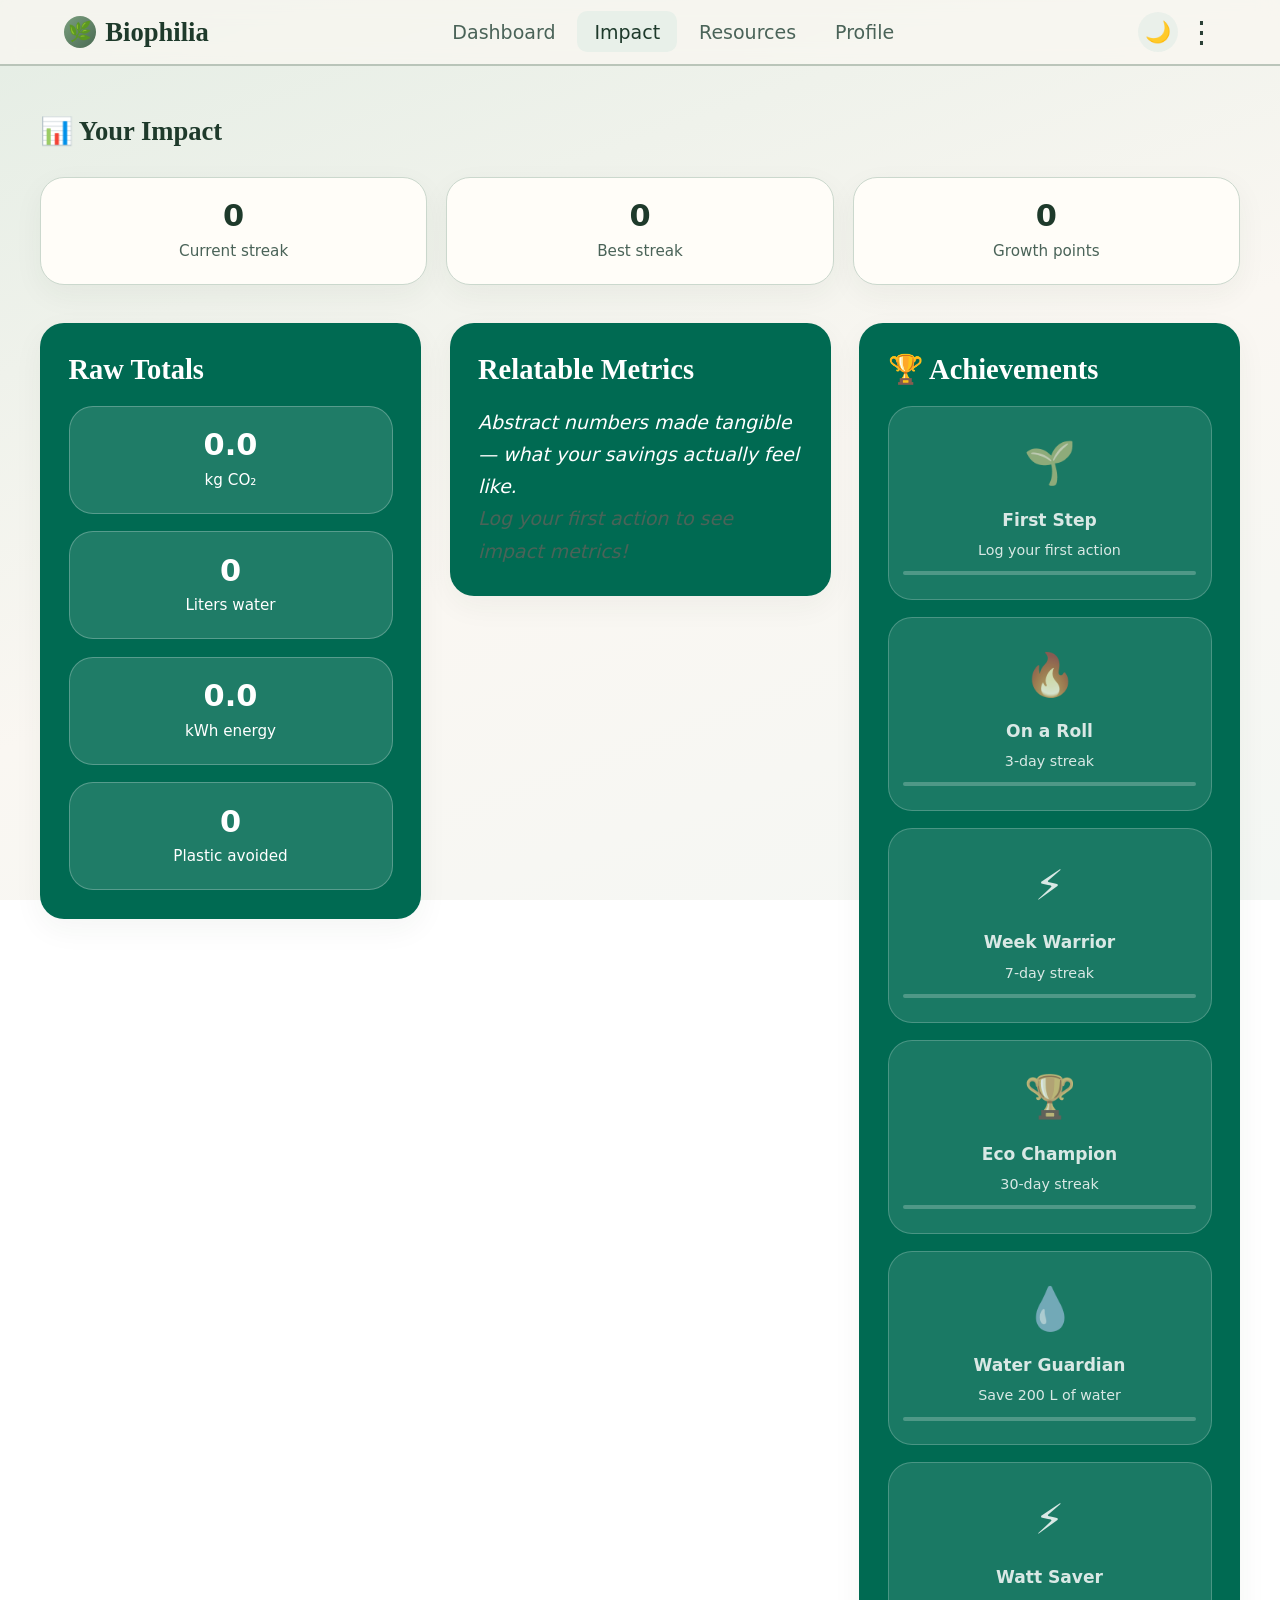
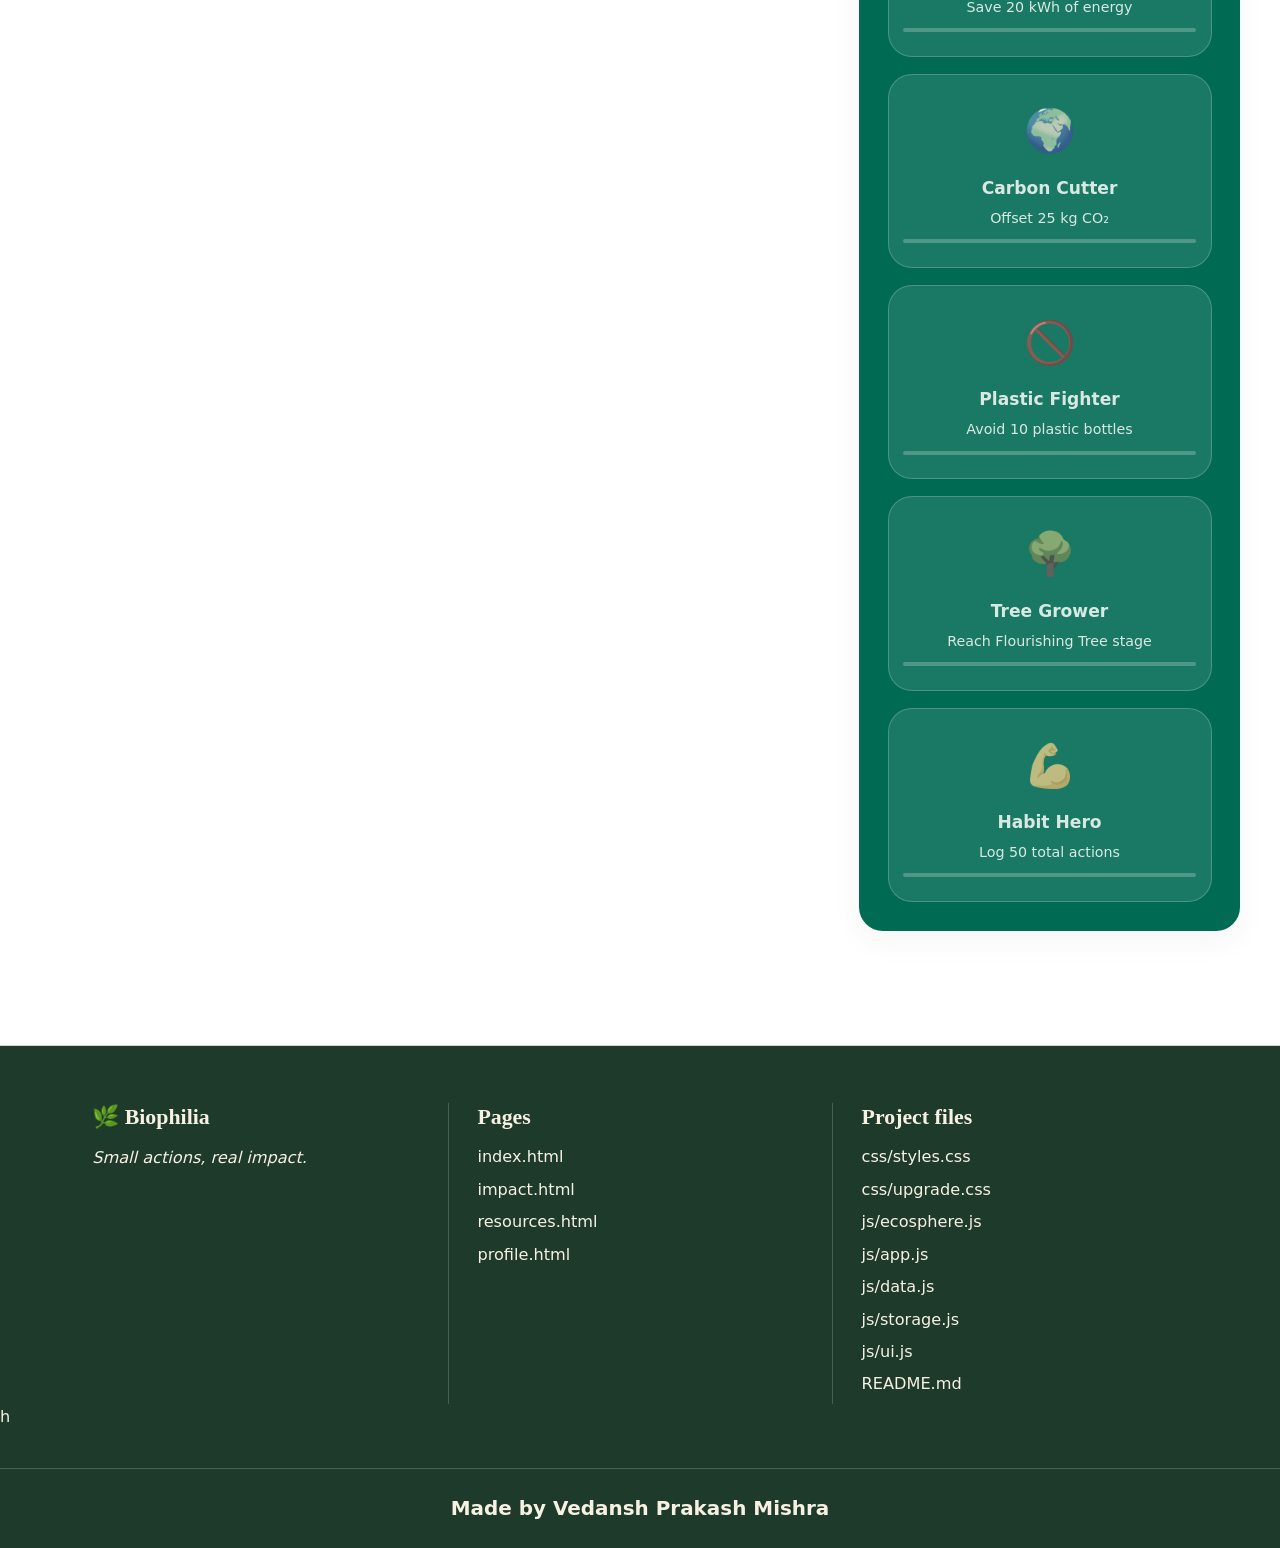
==== commit 1f4599c2: "Update impact.html" ====
--- a/impact.html
+++ b/impact.html
@@ -52,7 +52,7 @@
     <div class="container footer-grid">
       <div class="footer-col"><h3>🌿 Biophilia</h3><p>Small actions, real impact.</p></div>
       <div class="footer-col"><h3>Pages</h3><ul><li><a href="index.html">index.html</a></li><li><a href="impact.html">impact.html</a></li><li><a href="resources.html">resources.html</a></li><li><a href="profile.html">profile.html</a></li></ul></div>
-      <div class="footer-col"><h3>Project files</h3><ul><li><a href="css/styles.css">css/styles.css</a></li><li><a href="css/upgrade.css">css/upgrade.css</a></li><li><a href="js/.js">js/.js</a></li><li><a href="js/app.js">js/app.js</a></li><li><a href="js/data.js">js/data.js</a></li><li><a href="js/storage.js">js/storage.js</a></li><li><a href="js/ui.js">js/ui.js</a></li><li><a href="README.md">README.md</a></li></ul></div>
+      <div class="footer-col"><h3>Project files</h3><ul><li><a href="css/styles.css">css/styles.css</a></li><li><a href="css/upgrade.css">css/upgrade.css</a></li><li><a href="js/ecosphere.js">js/ecosphere.js</a></li><li><a href="js/app.js">js/app.js</a></li><li><a href="js/data.js">js/data.js</a></li><li><a href="js/storage.js">js/storage.js</a></li><li><a href="js/ui.js">js/ui.js</a></li><li><a href="README.md">README.md</a></li></ul></div>
       
     </div>h
     <div class="footer-bottom">Made by Vedansh Prakash Mishra</div>
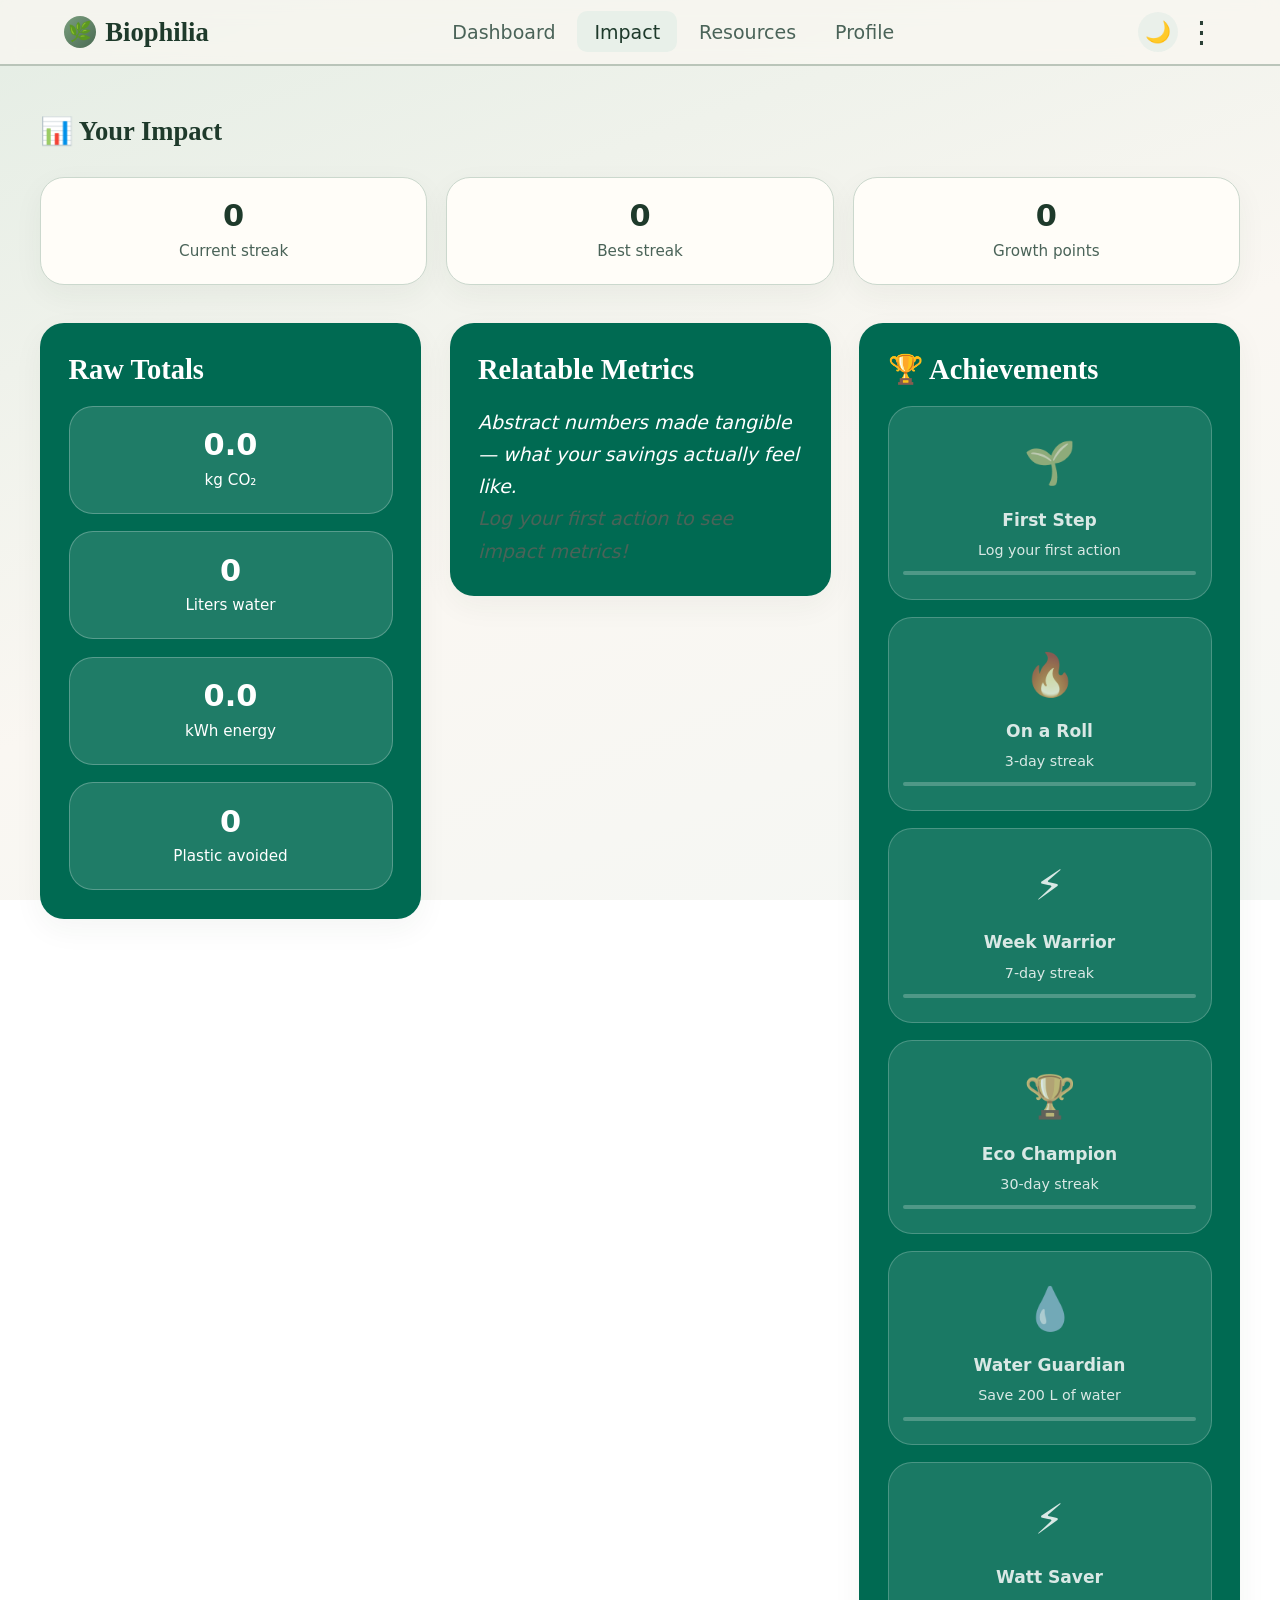
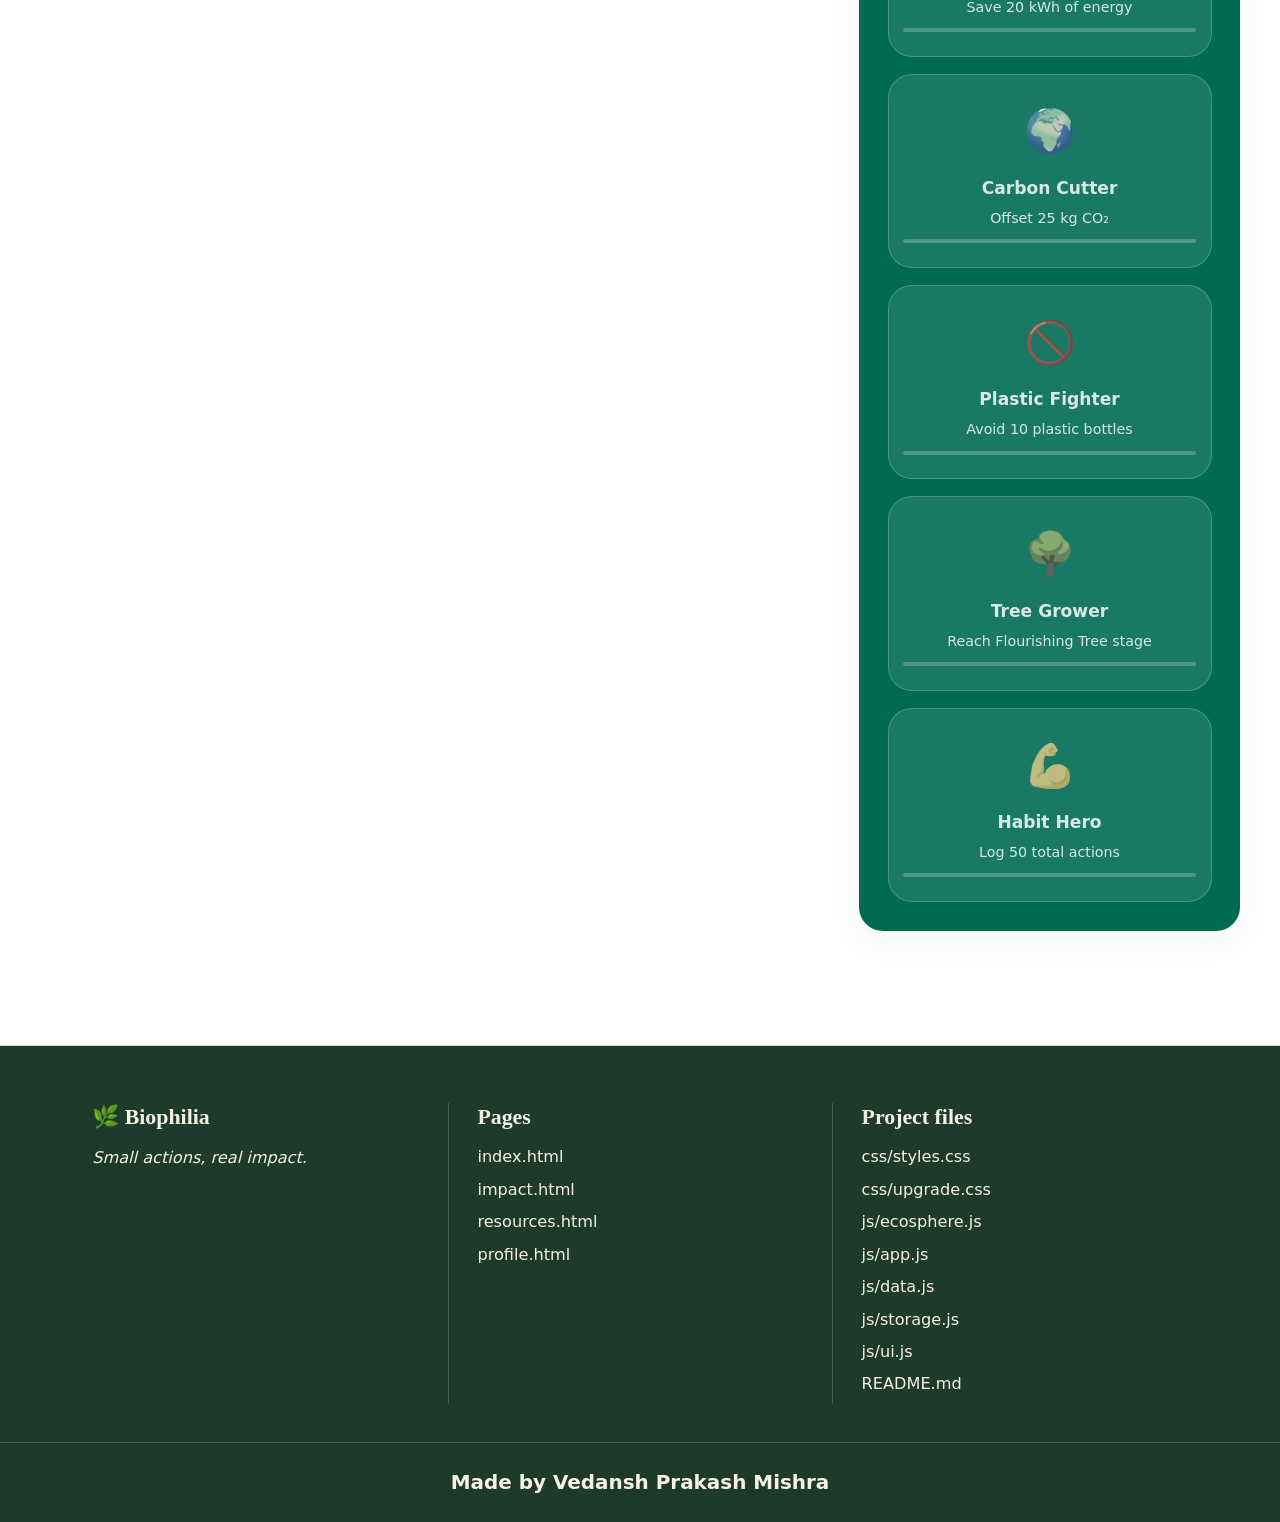
==== commit 1538e59a: "Update impact.html" ====
--- a/impact.html
+++ b/impact.html
@@ -54,7 +54,7 @@
       <div class="footer-col"><h3>Pages</h3><ul><li><a href="index.html">index.html</a></li><li><a href="impact.html">impact.html</a></li><li><a href="resources.html">resources.html</a></li><li><a href="profile.html">profile.html</a></li></ul></div>
       <div class="footer-col"><h3>Project files</h3><ul><li><a href="css/styles.css">css/styles.css</a></li><li><a href="css/upgrade.css">css/upgrade.css</a></li><li><a href="js/ecosphere.js">js/ecosphere.js</a></li><li><a href="js/app.js">js/app.js</a></li><li><a href="js/data.js">js/data.js</a></li><li><a href="js/storage.js">js/storage.js</a></li><li><a href="js/ui.js">js/ui.js</a></li><li><a href="README.md">README.md</a></li></ul></div>
       
-    </div>h
+    </div>
     <div class="footer-bottom">Made by Vedansh Prakash Mishra</div>
   </footer>
 
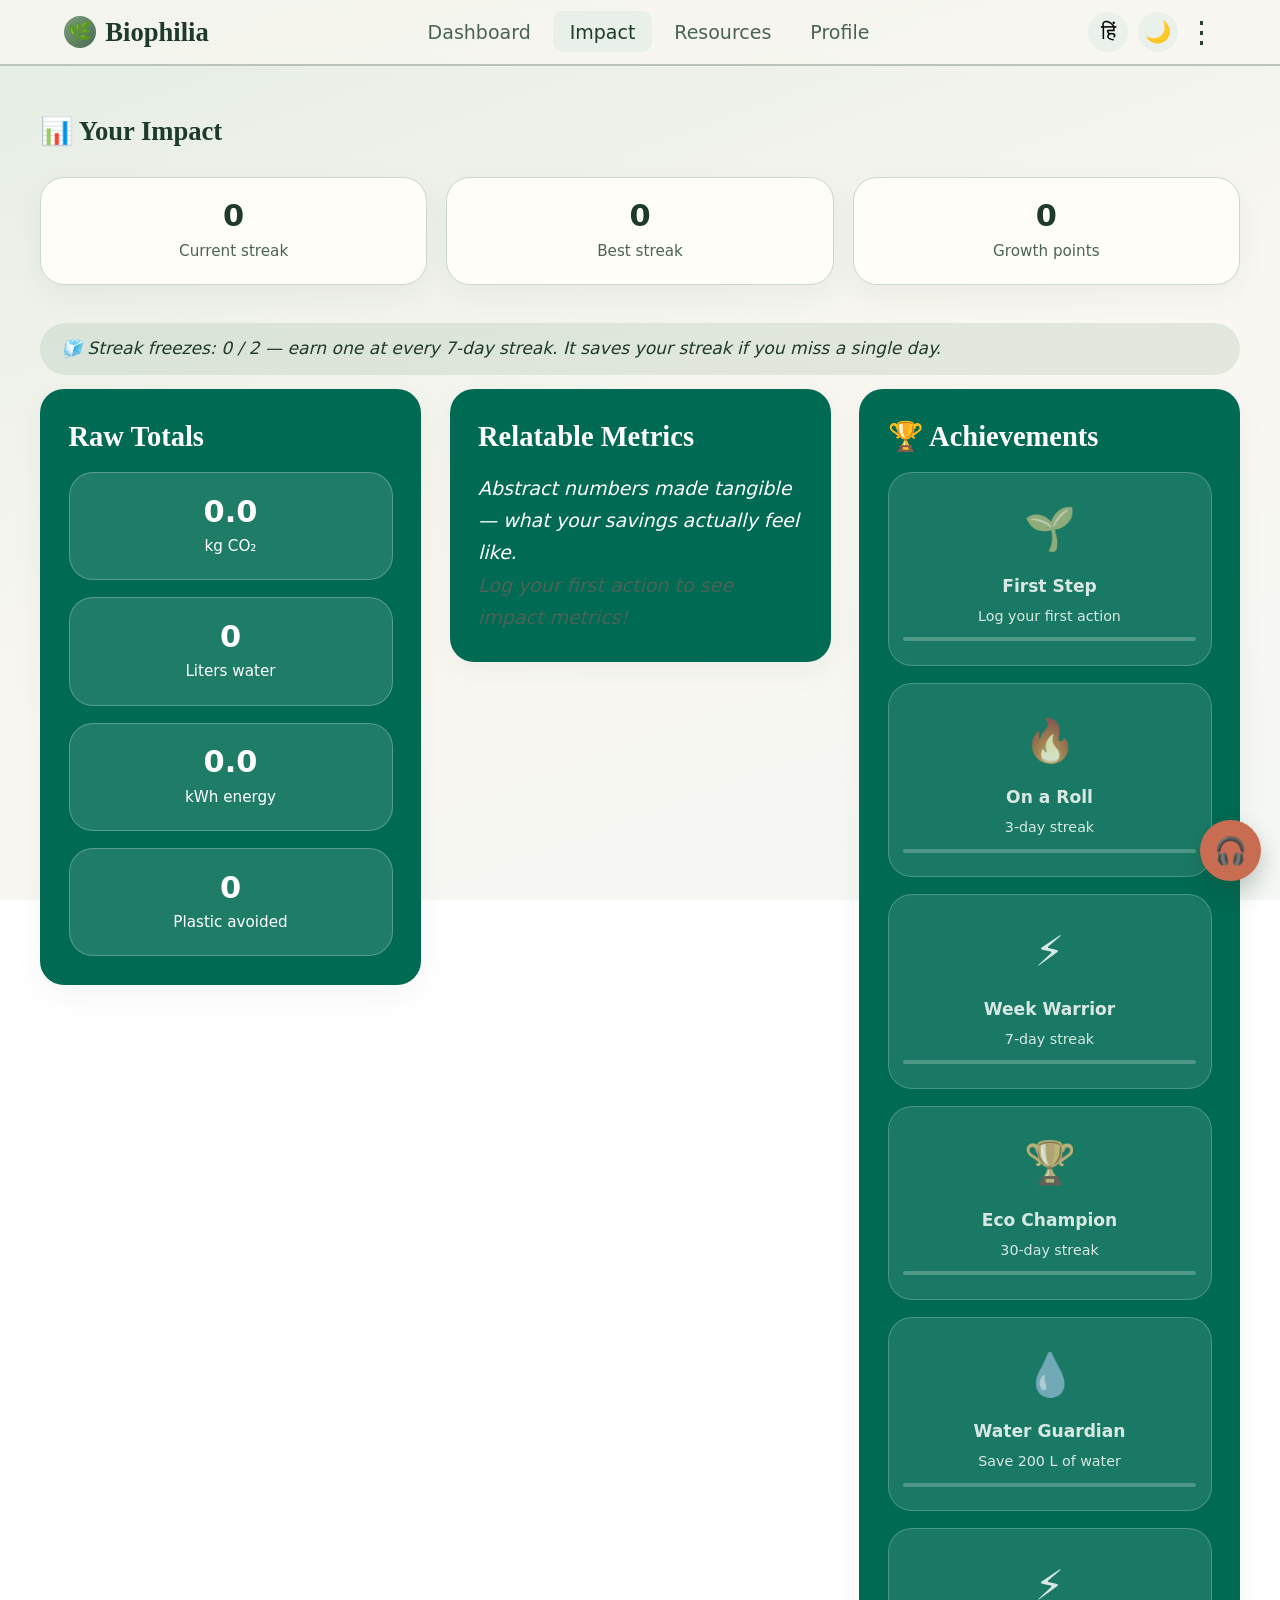
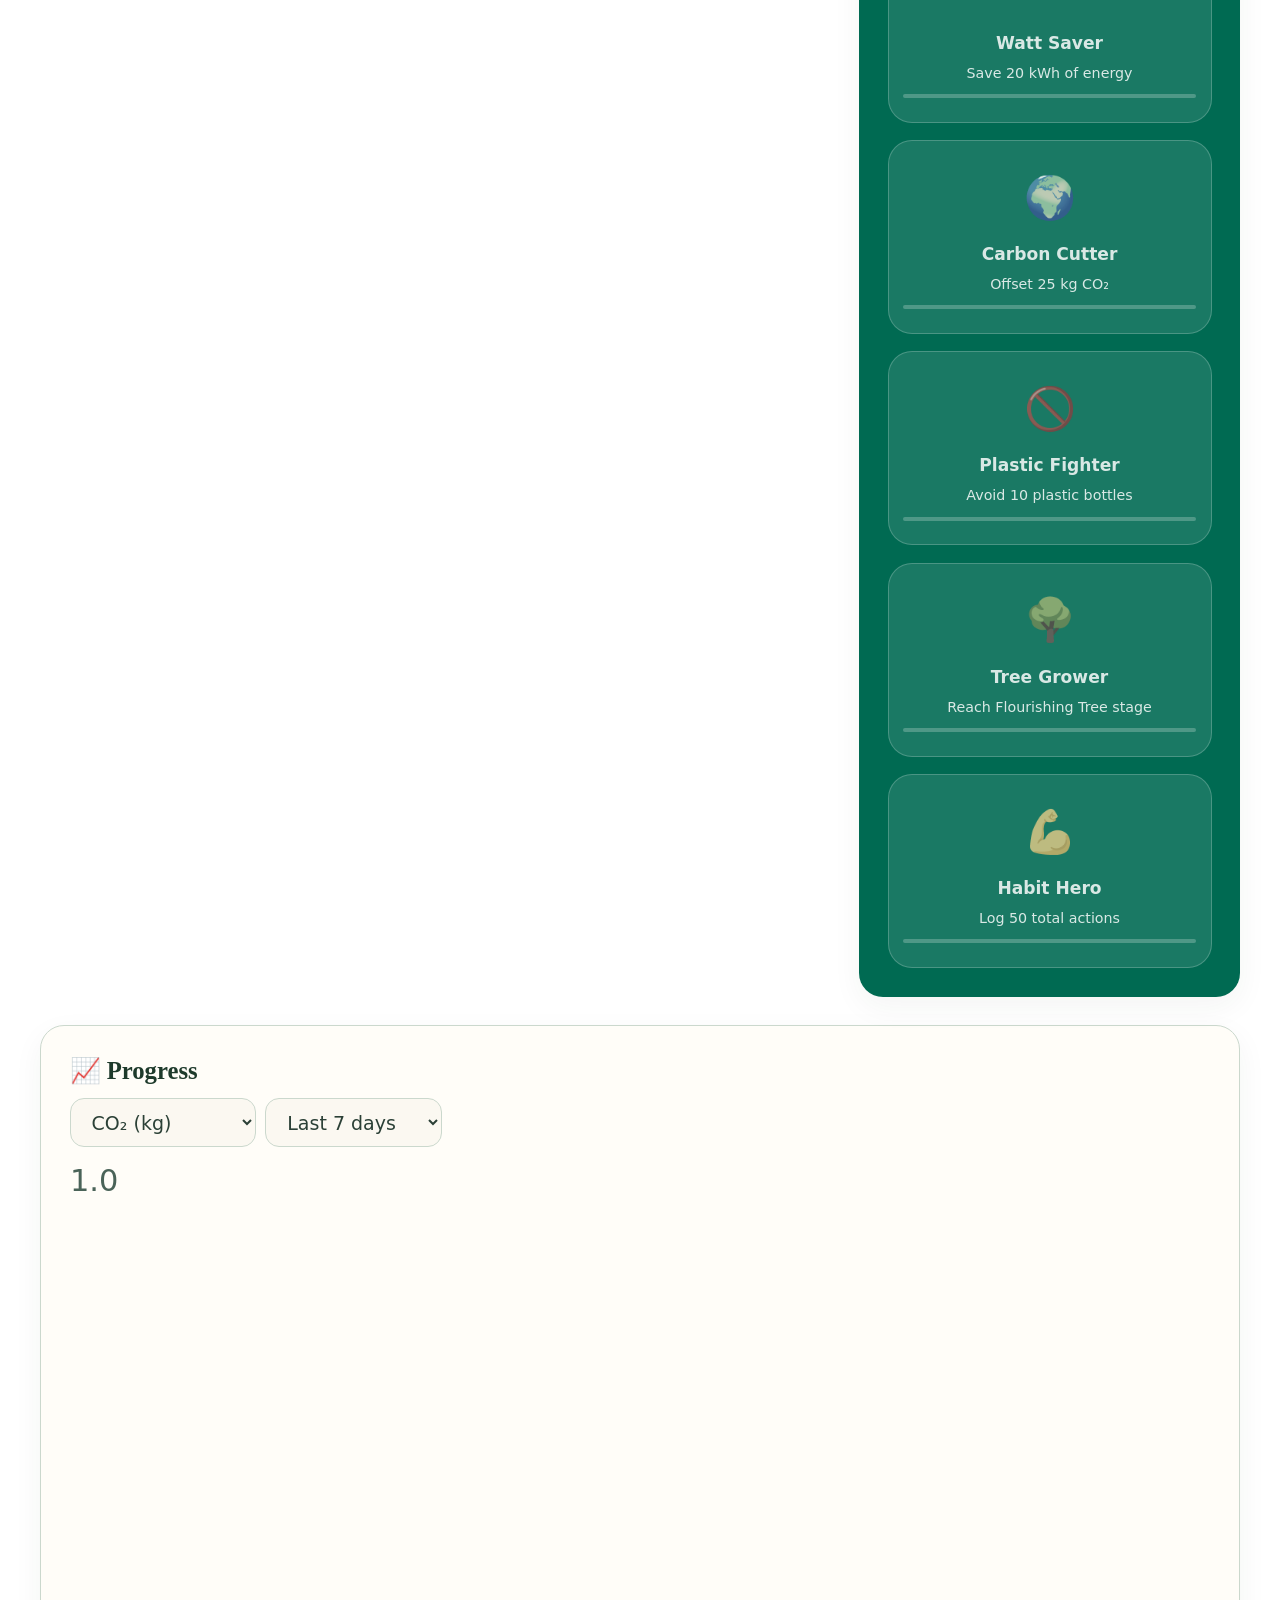
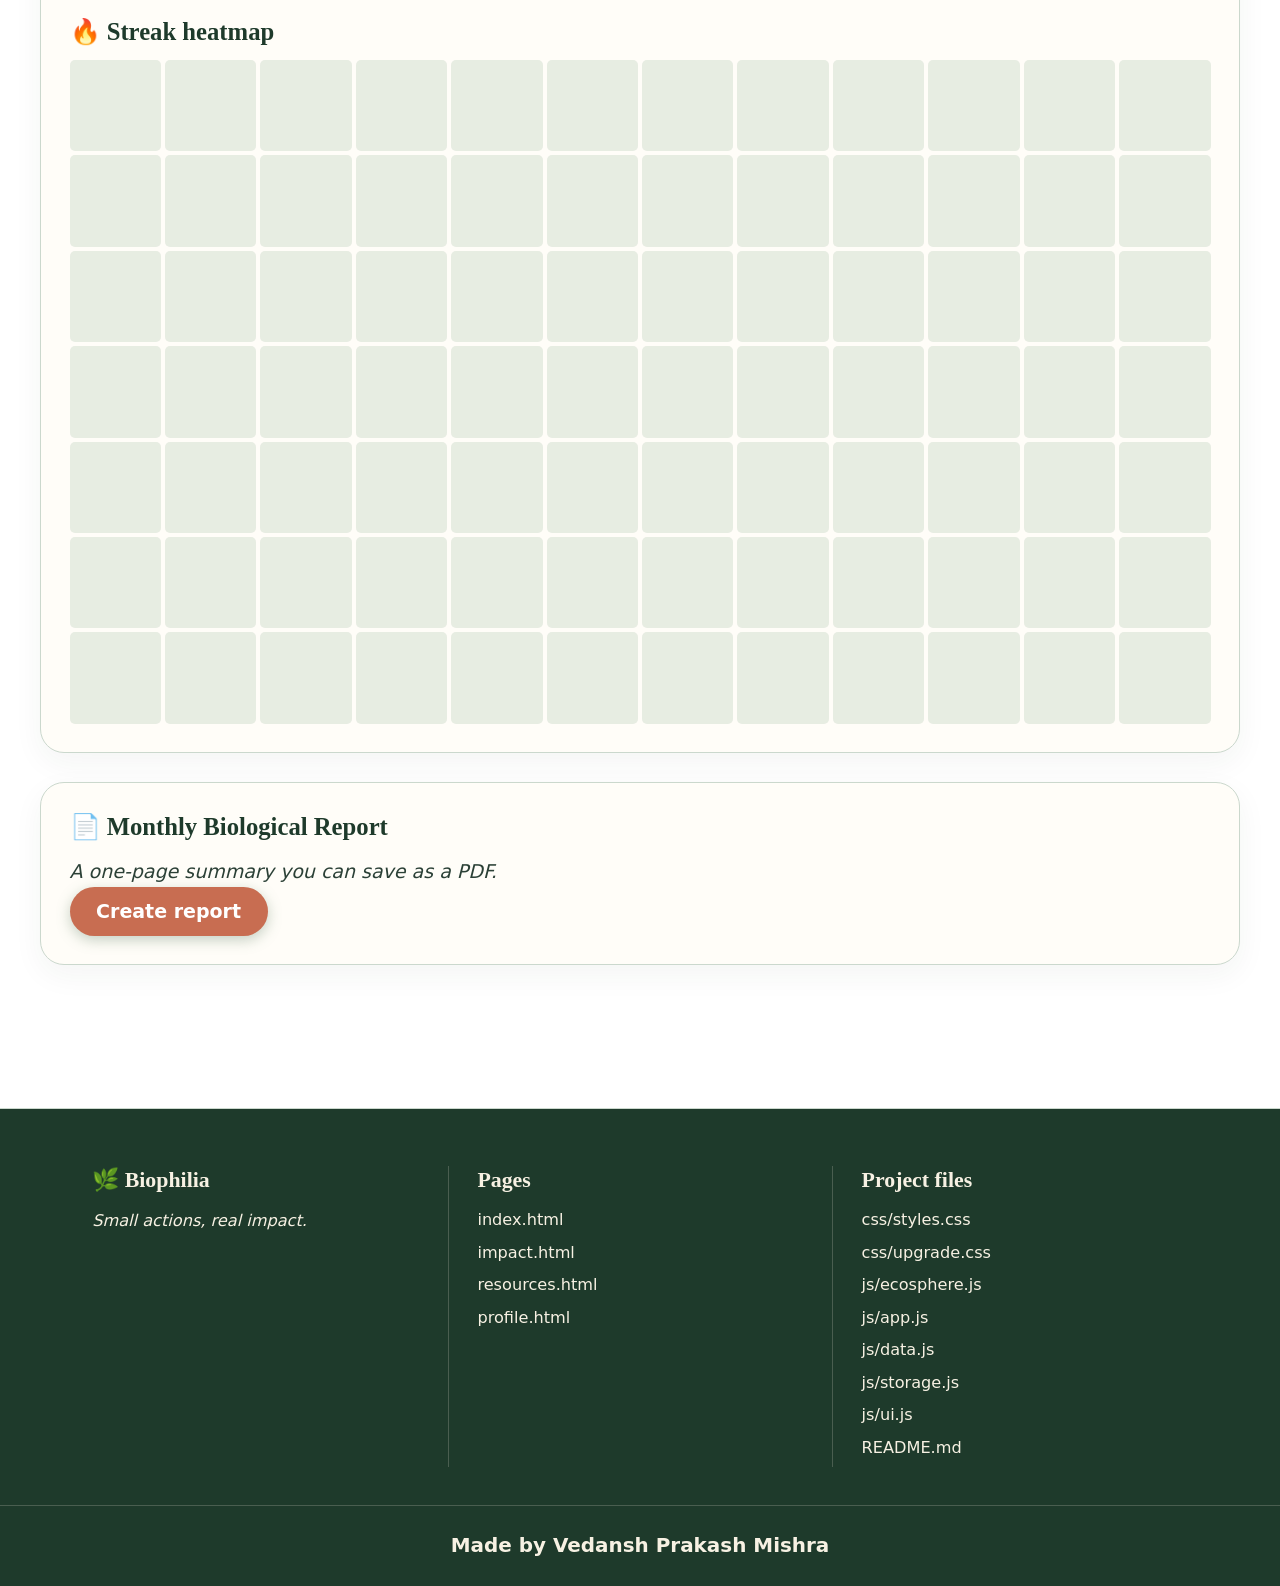
==== commit 87678c44: "Update impact.html" ====
--- a/impact.html
+++ b/impact.html
@@ -11,6 +11,12 @@
   <link rel="stylesheet" href="css/styles.css" />
   <link rel="stylesheet" href="css/upgrade.css" />
   <link rel="icon" href="data:image/svg+xml,<svg xmlns='http://www.w3.org/2000/svg' viewBox='0 0 100 100'><text y='.9em' font-size='90'>🌿</text></svg>" />
+  <link rel="manifest" href="manifest.json" />
+  <meta name="theme-color" content="#1E3A2B" />
+  <link rel="apple-touch-icon" href="apple-touch-icon.png" />
+  <meta name="apple-mobile-web-app-capable" content="yes" />
+  <meta name="mobile-web-app-capable" content="yes" />
+  <meta name="apple-mobile-web-app-title" content="Biophilia" />
 </head>
 <body data-page="impact">
   <nav class="navbar">
--- a/css/upgrade.css
+++ b/css/upgrade.css
@@ -111,3 +111,37 @@
 @media (min-width: 900px) {
   .actions-grid { max-height: 75vh; overflow-y: auto; padding-right: 0.5rem; }
 }
+/* Biophilia features */
+.bio-card { background: var(--white); border: 1px solid var(--border); border-radius: 24px; box-shadow: var(--shadow); padding: 1.5rem; margin: 1.5rem auto; max-width: 1200px; }
+.bio-card h2 { font-size: 1.3rem; margin-bottom: 0.6rem; }
+.bio-controls { display: flex; gap: 0.5rem; flex-wrap: wrap; margin-bottom: 0.75rem; }
+.bars { width: 100%; height: auto; }
+.bars rect { fill: var(--moss); transition: fill 0.2s; }
+.bars rect:hover { fill: var(--terracotta); }
+.bars text { fill: var(--text-muted); font-size: 8px; }
+.heatmap { display: grid; grid-template-rows: repeat(7, 1fr); grid-auto-flow: column; gap: 4px; }
+.hm { aspect-ratio: 1; border-radius: 5px; background: rgba(122, 158, 126, 0.18); }
+.hm.l1 { background: #A8D5B0; } .hm.l2 { background: #6FB07F; } .hm.l3 { background: #3F8A55; } .hm.l4 { background: #1E5E3A; }
+.biome { width: 100%; height: auto; border-radius: 20px; display: block; }
+.fly { animation: float 4s ease-in-out infinite; }
+@keyframes float { 50% { transform: translate(6px, -8px); } }
+.bio-fab { position: fixed; right: 1rem; z-index: 150; width: 3.2rem; height: 3.2rem; border-radius: 50%; border: 0; font-size: 1.4rem; background: var(--terracotta); color: #fff; box-shadow: 0 10px 22px rgba(30, 58, 43, 0.25); cursor: pointer; transition: transform 0.25s; }
+.bio-fab:hover { transform: translateY(-2px); }
+/* Features batch 2 */
+.bio-chip { margin: 0.75rem 0; padding: 0.6rem 1.1rem; border-radius: 50px; background: rgba(122, 158, 126, 0.18); color: var(--forest); font-size: 0.9rem; }
+.bio-form { display: grid; grid-template-columns: repeat(auto-fit, minmax(140px, 1fr)); gap: 0.6rem; margin: 0.75rem 0 1rem; }
+.bio-list { list-style: none; padding: 0; margin-top: 1rem; }
+.bio-list li { display: flex; justify-content: space-between; align-items: center; gap: 0.5rem; padding: 0.6rem 0; border-top: 1px solid var(--border); }
+#bio-report { display: none; }
+@media print {
+  @page { margin: 14mm; }
+  body { background: #fff !important; }
+  body > *:not(#bio-report) { display: none !important; }
+  #bio-report { display: block; color: #1E3A2B; background: #fff; -webkit-print-color-adjust: exact; print-color-adjust: exact; }
+  #bio-report .rep-head { background: #1E3A2B; color: #fff; padding: 1.5rem 2rem; border-radius: 20px; margin-bottom: 1.5rem; }
+  #bio-report .rep-head h1, #bio-report .rep-head p { color: #fff; margin: 0; }
+  #bio-report h2 { color: #1E3A2B; }
+  #bio-report table { width: 100%; border-collapse: collapse; margin: 1rem 0; }
+  #bio-report th, #bio-report td { padding: 0.7rem; text-align: left; border-bottom: 1px solid #CBD8CD; color: #1E3A2B; }
+  #bio-report .rep-foot { margin-top: 2rem; text-align: center; color: #4A6B53; }
+}
